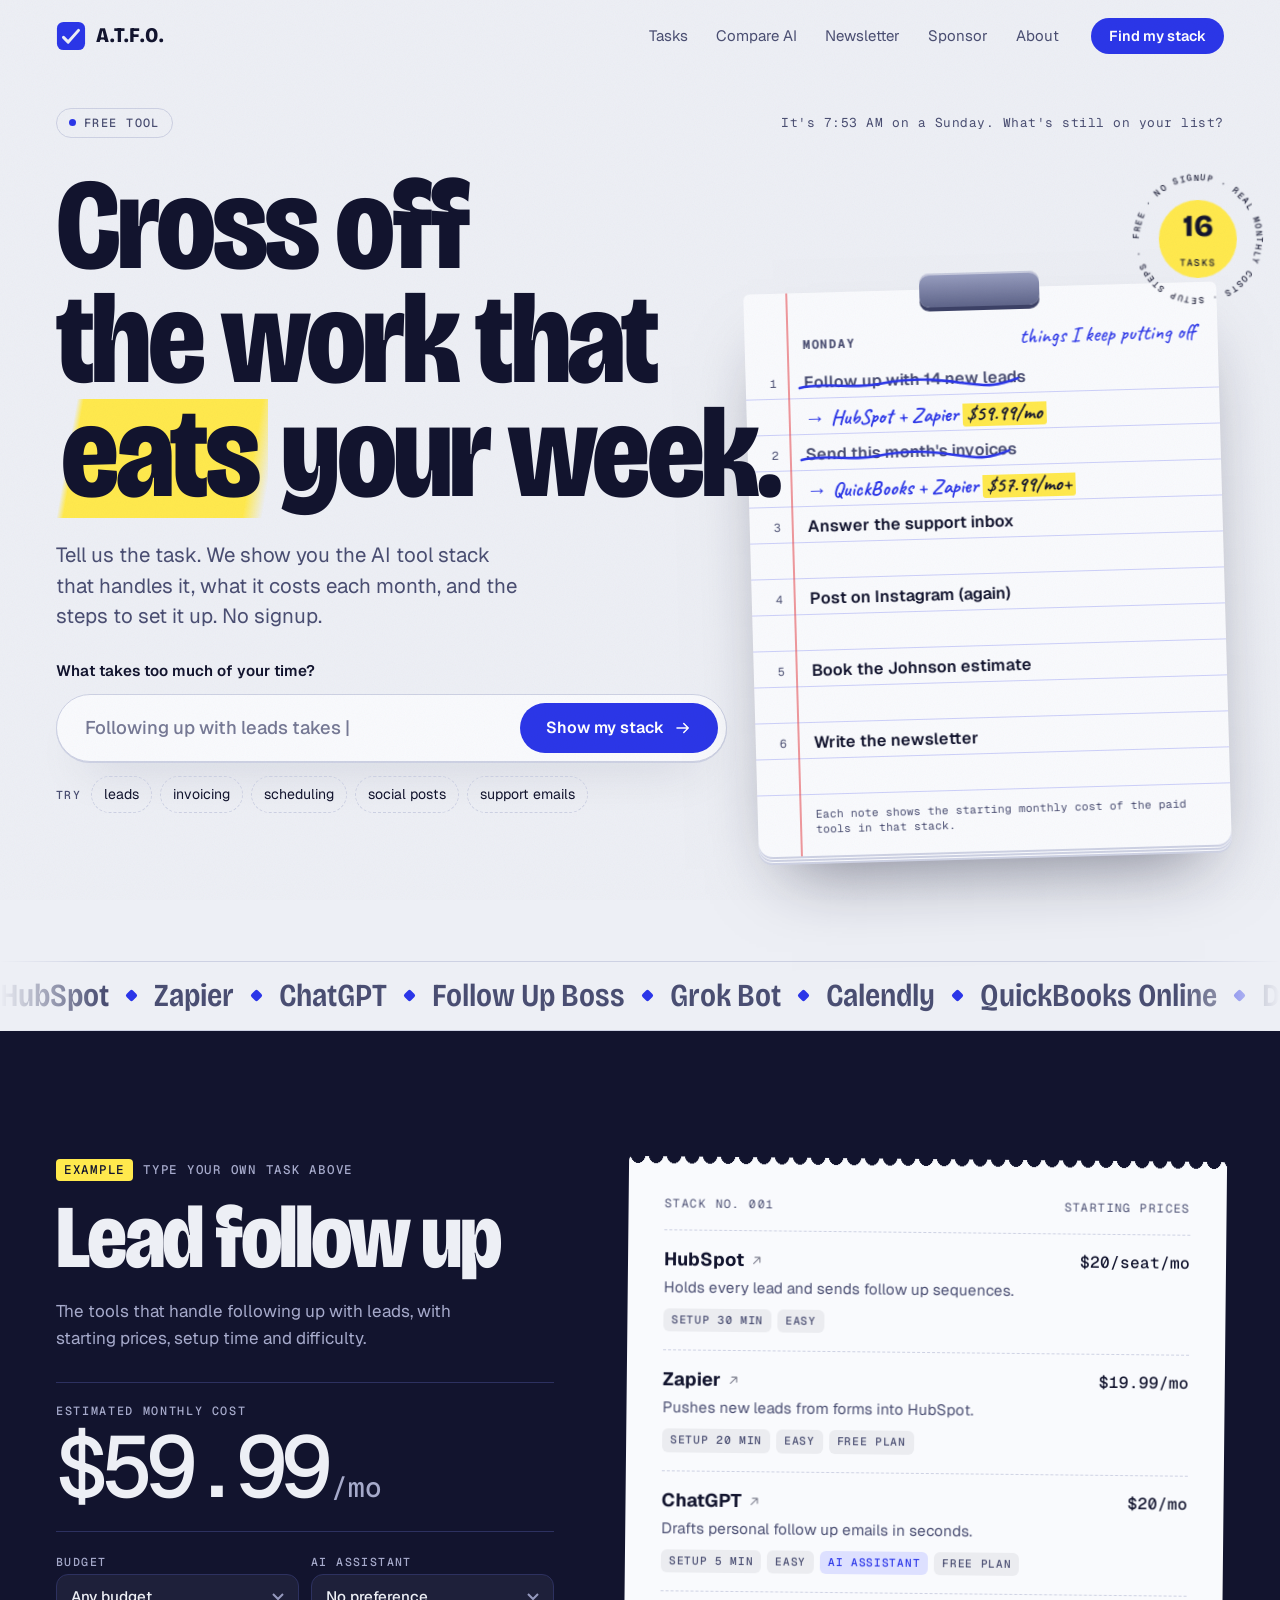
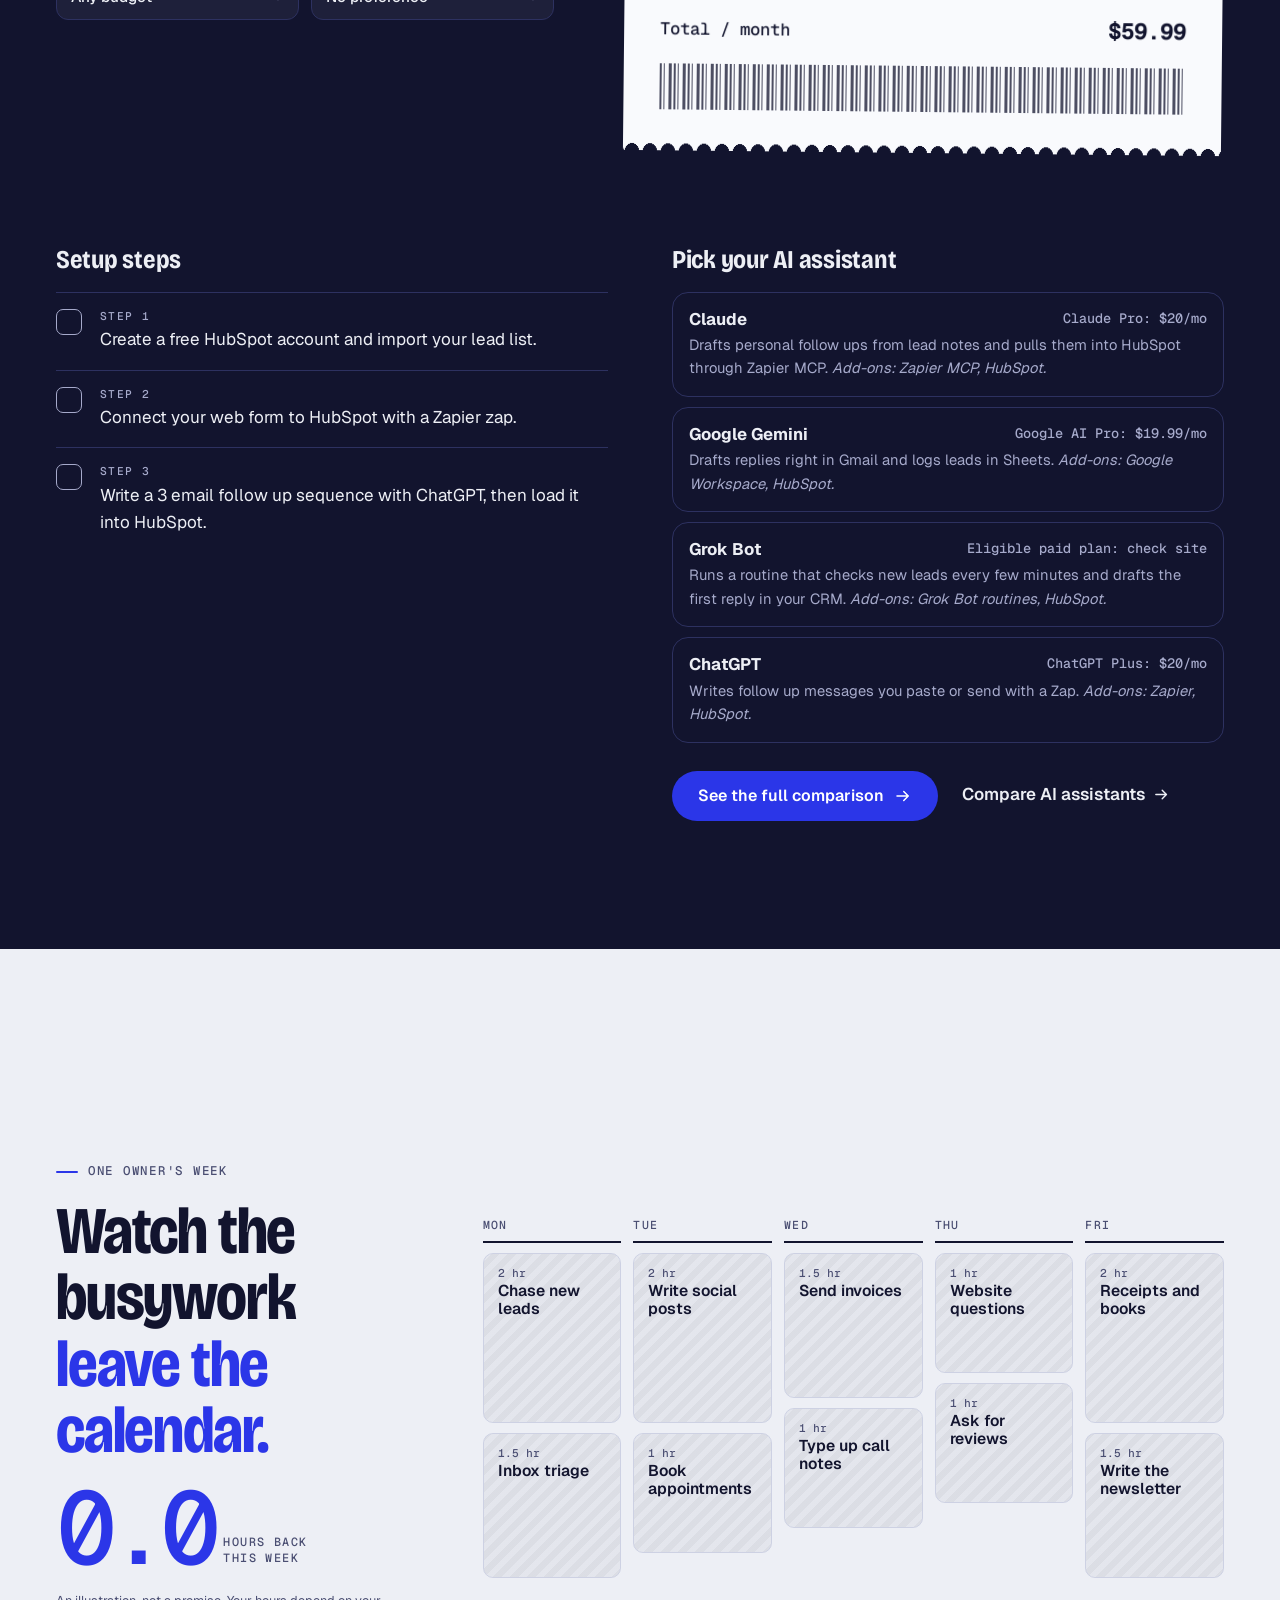
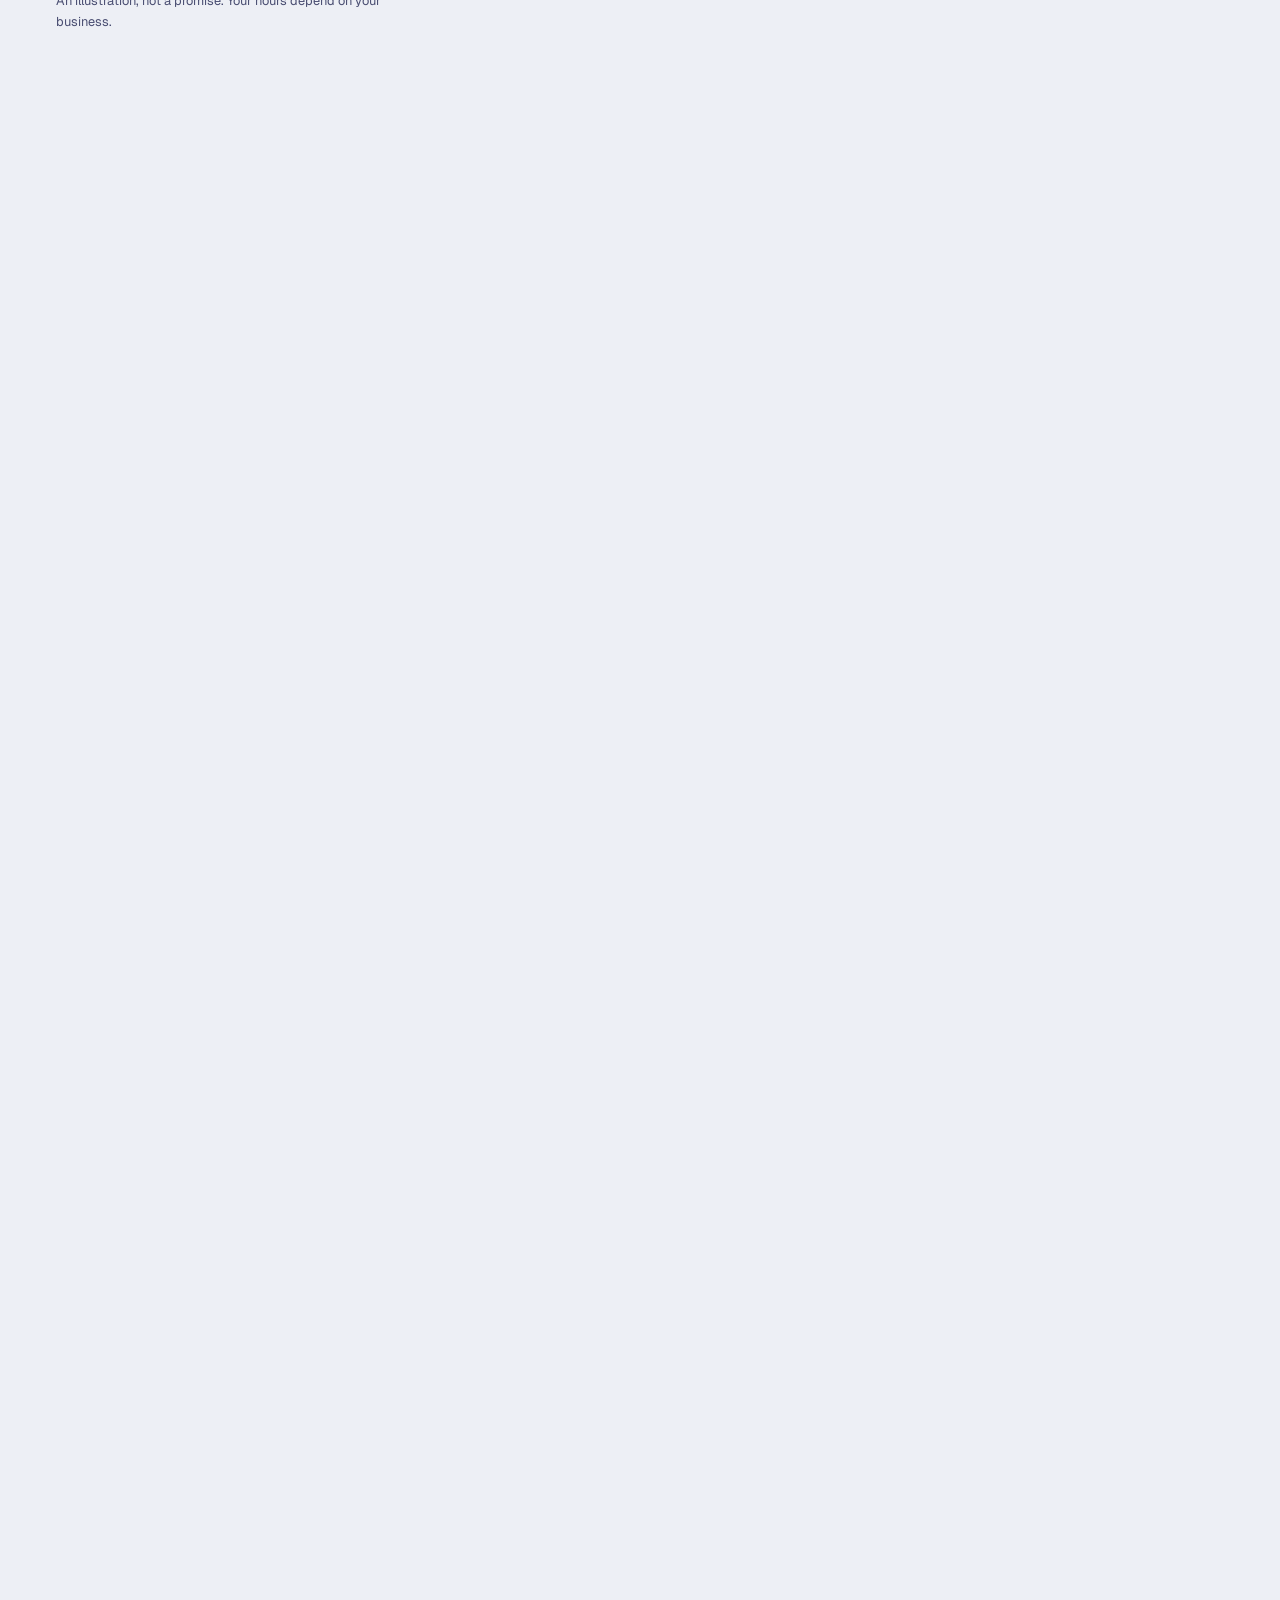
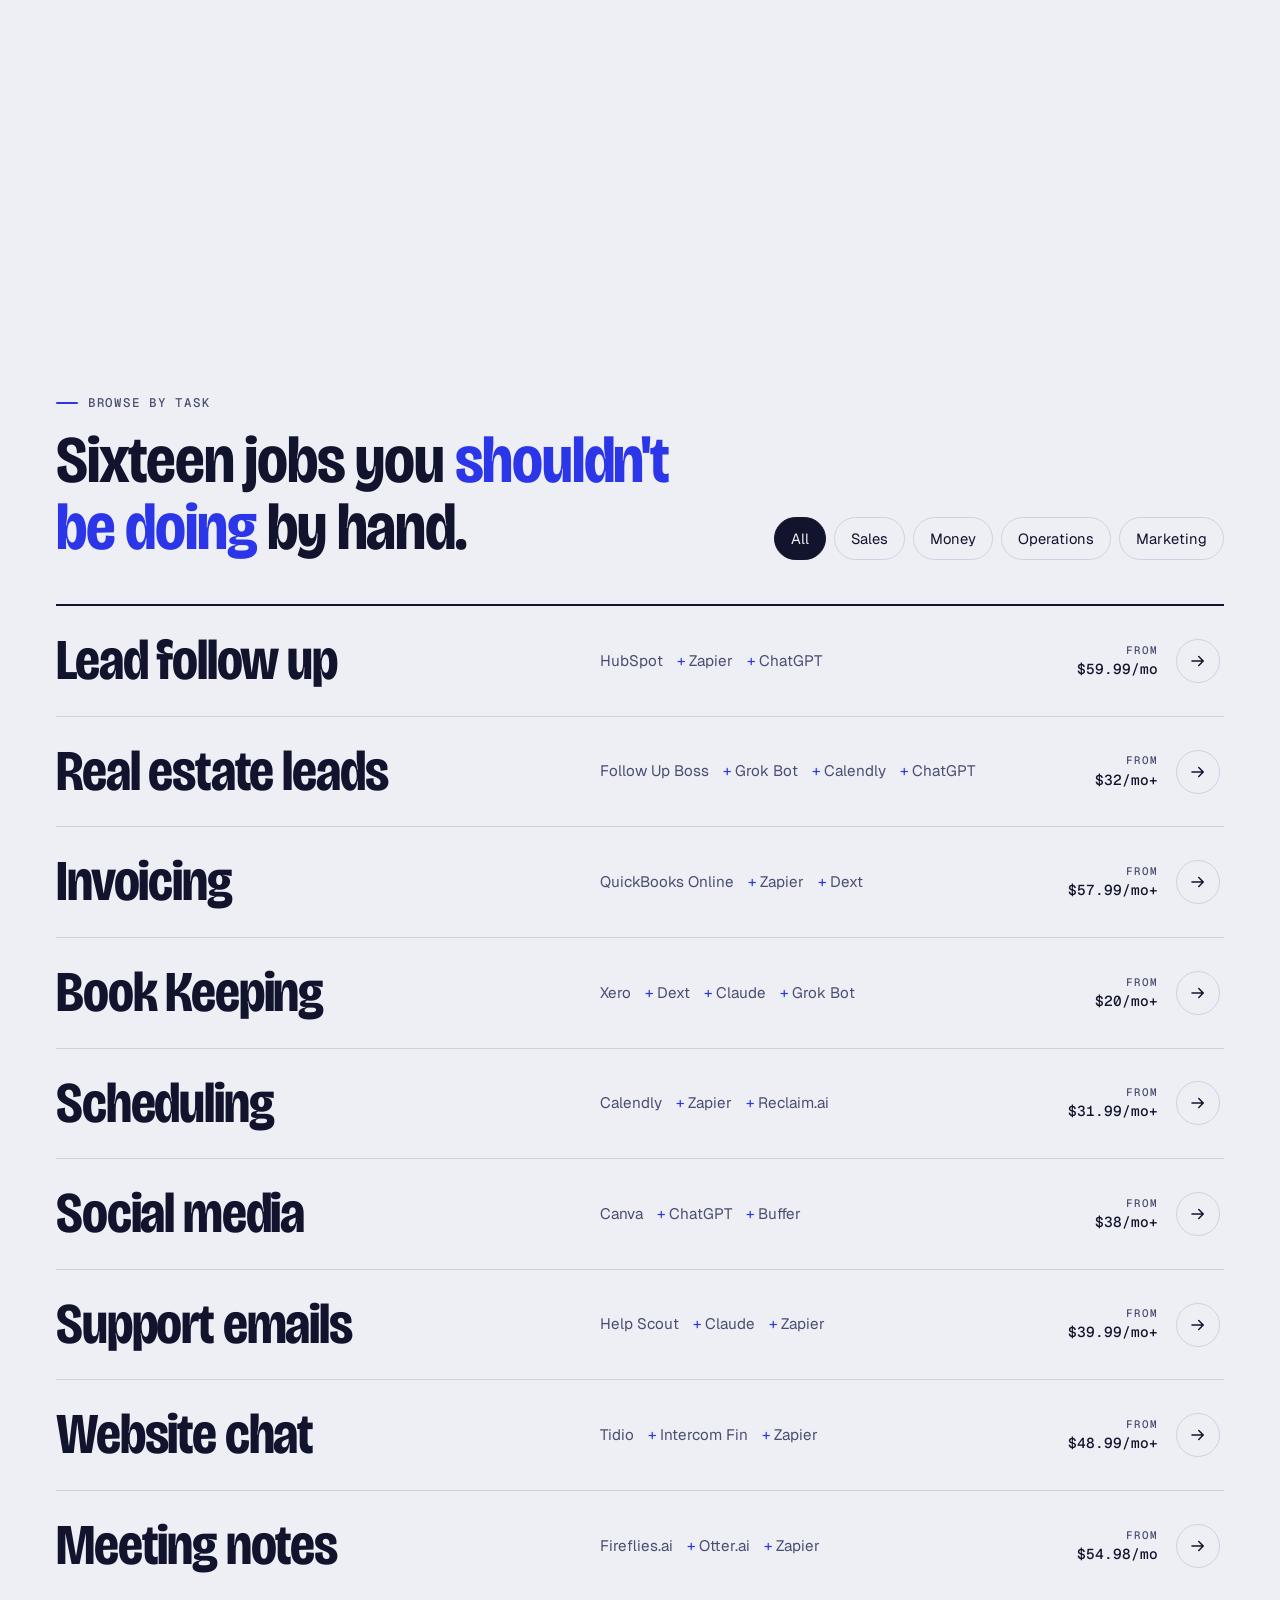
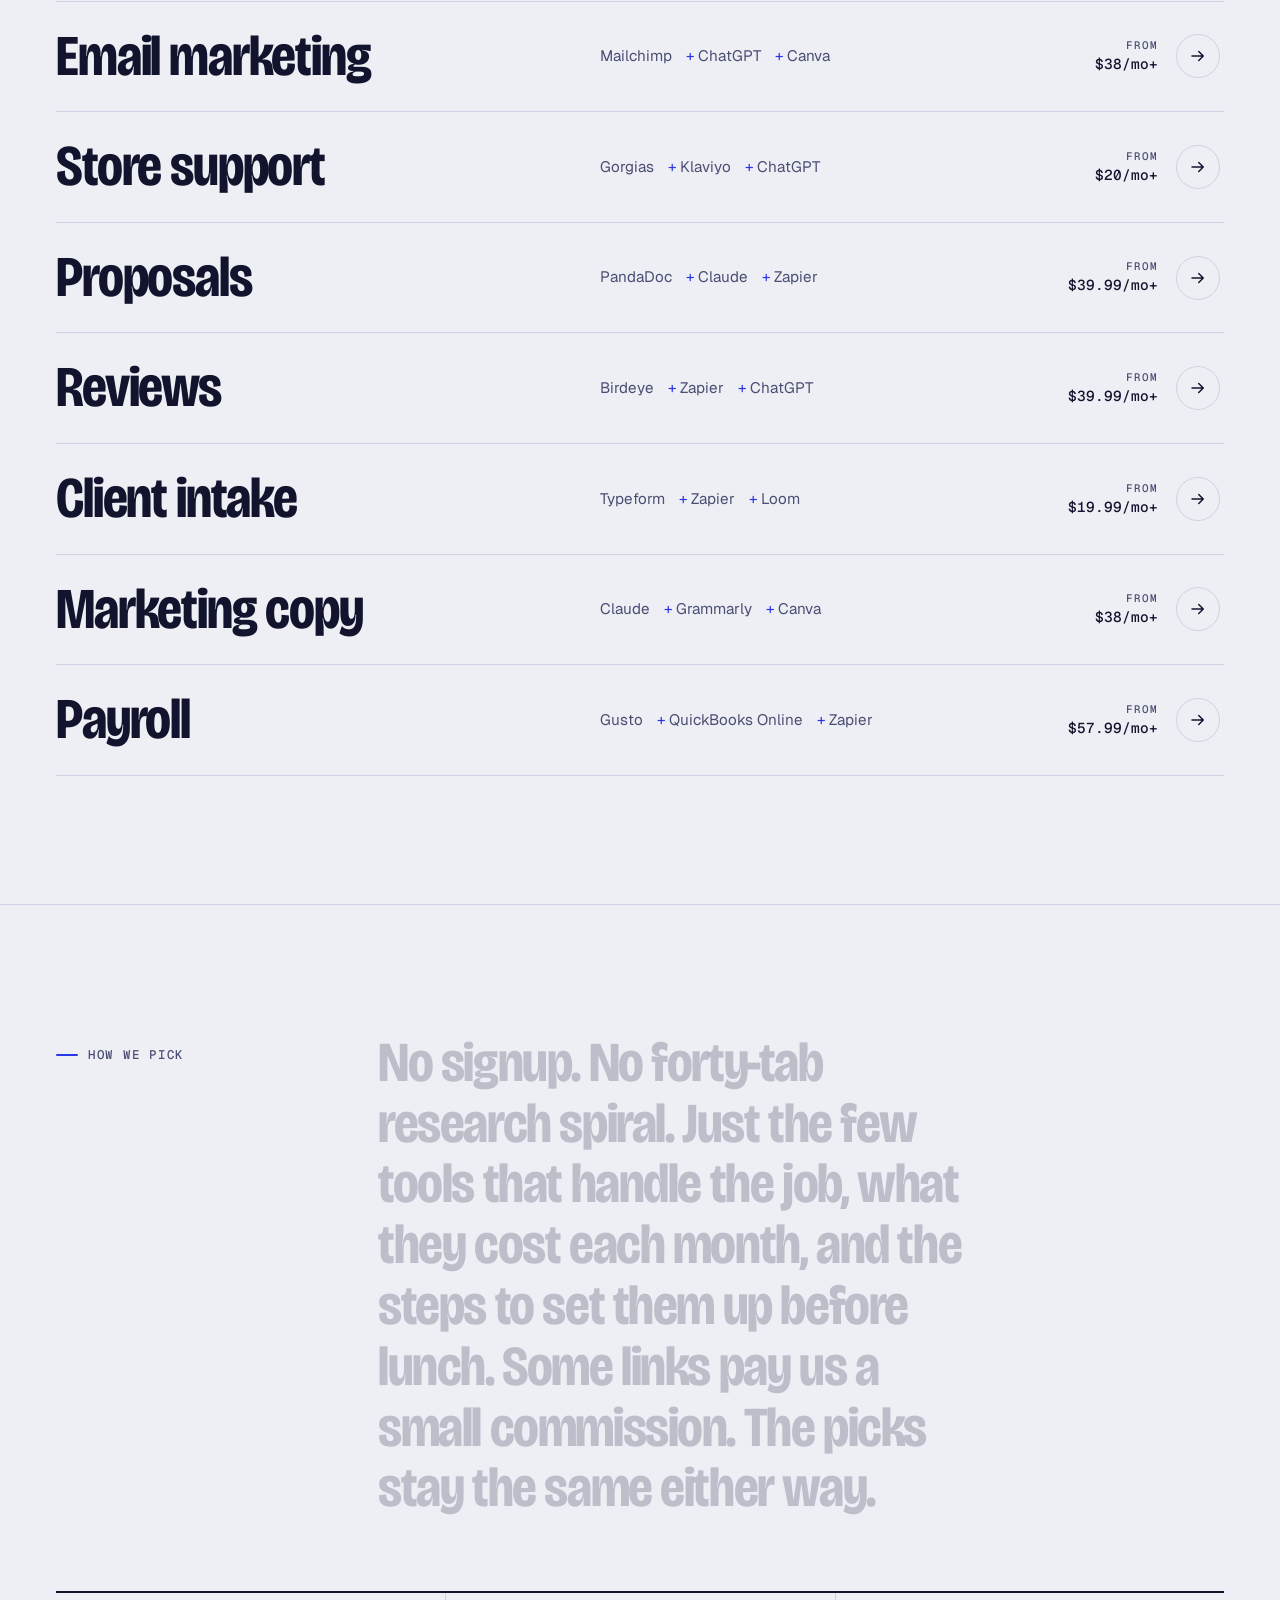
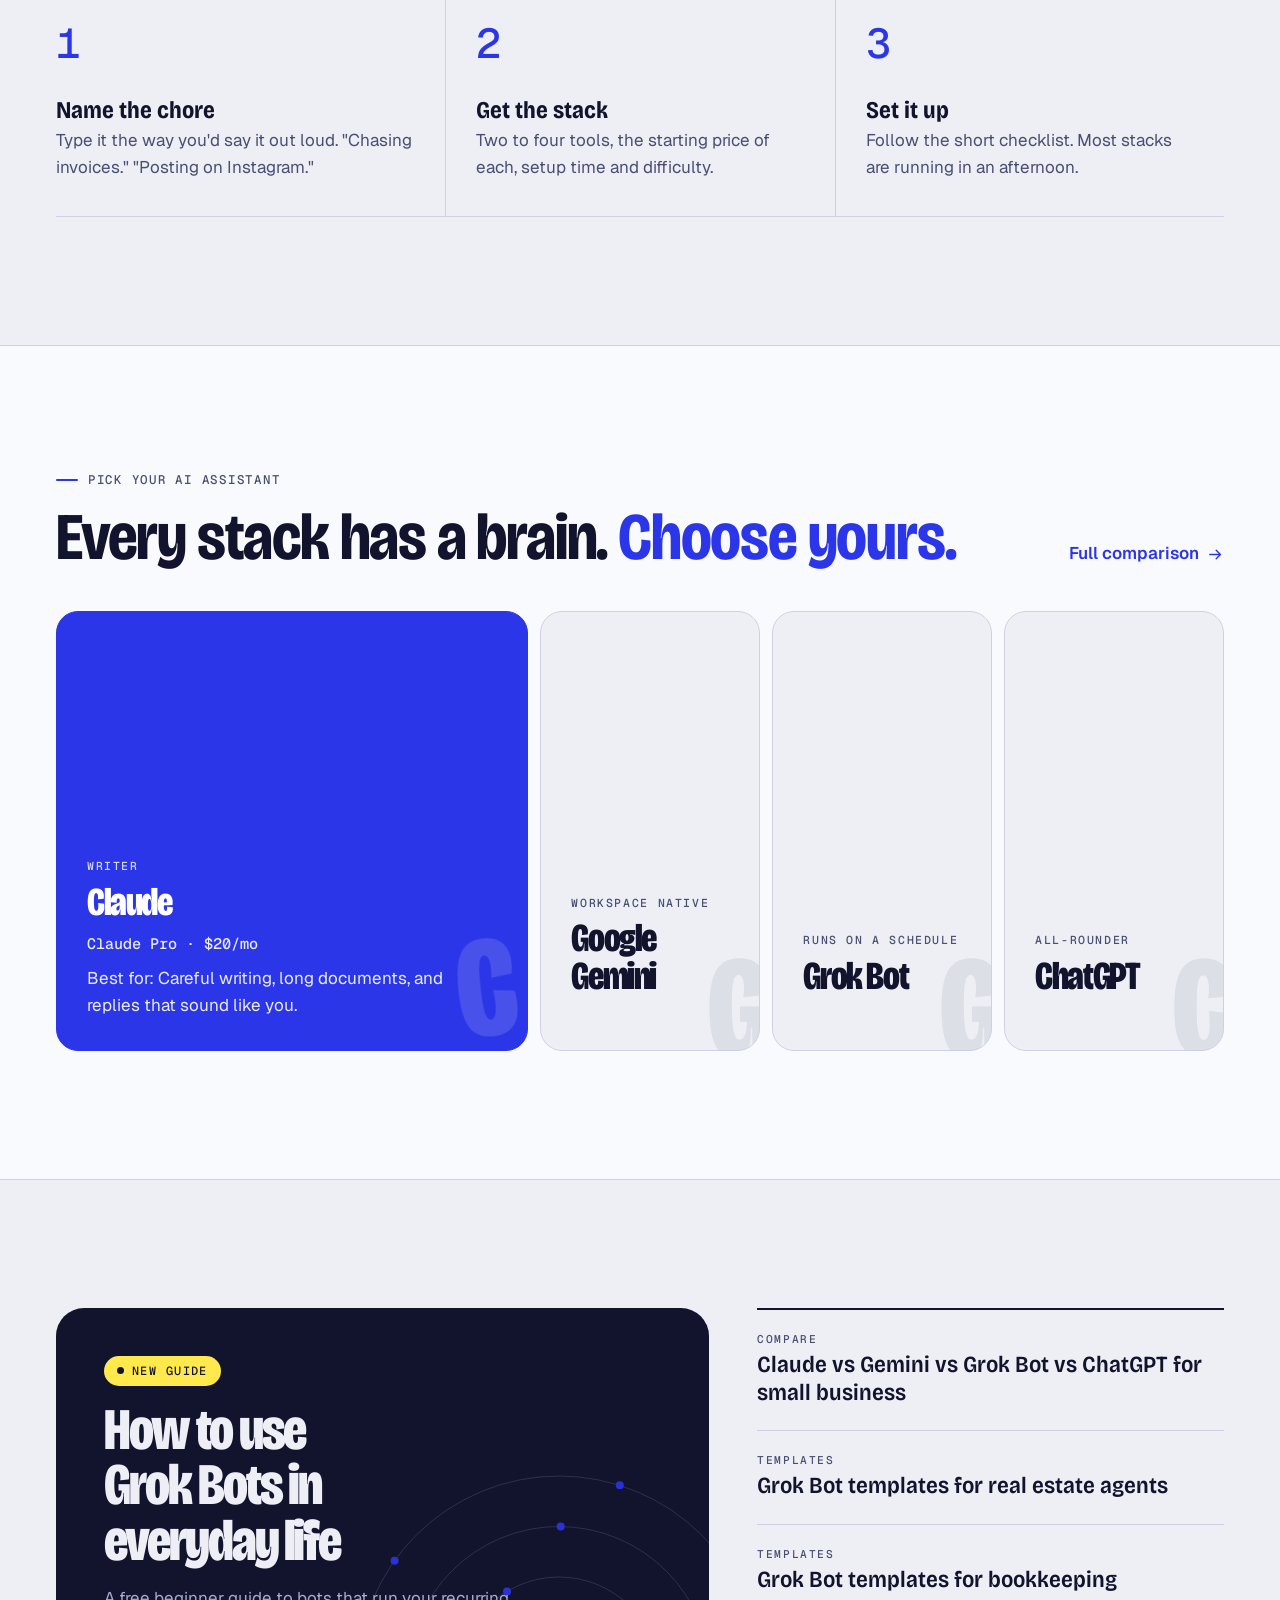
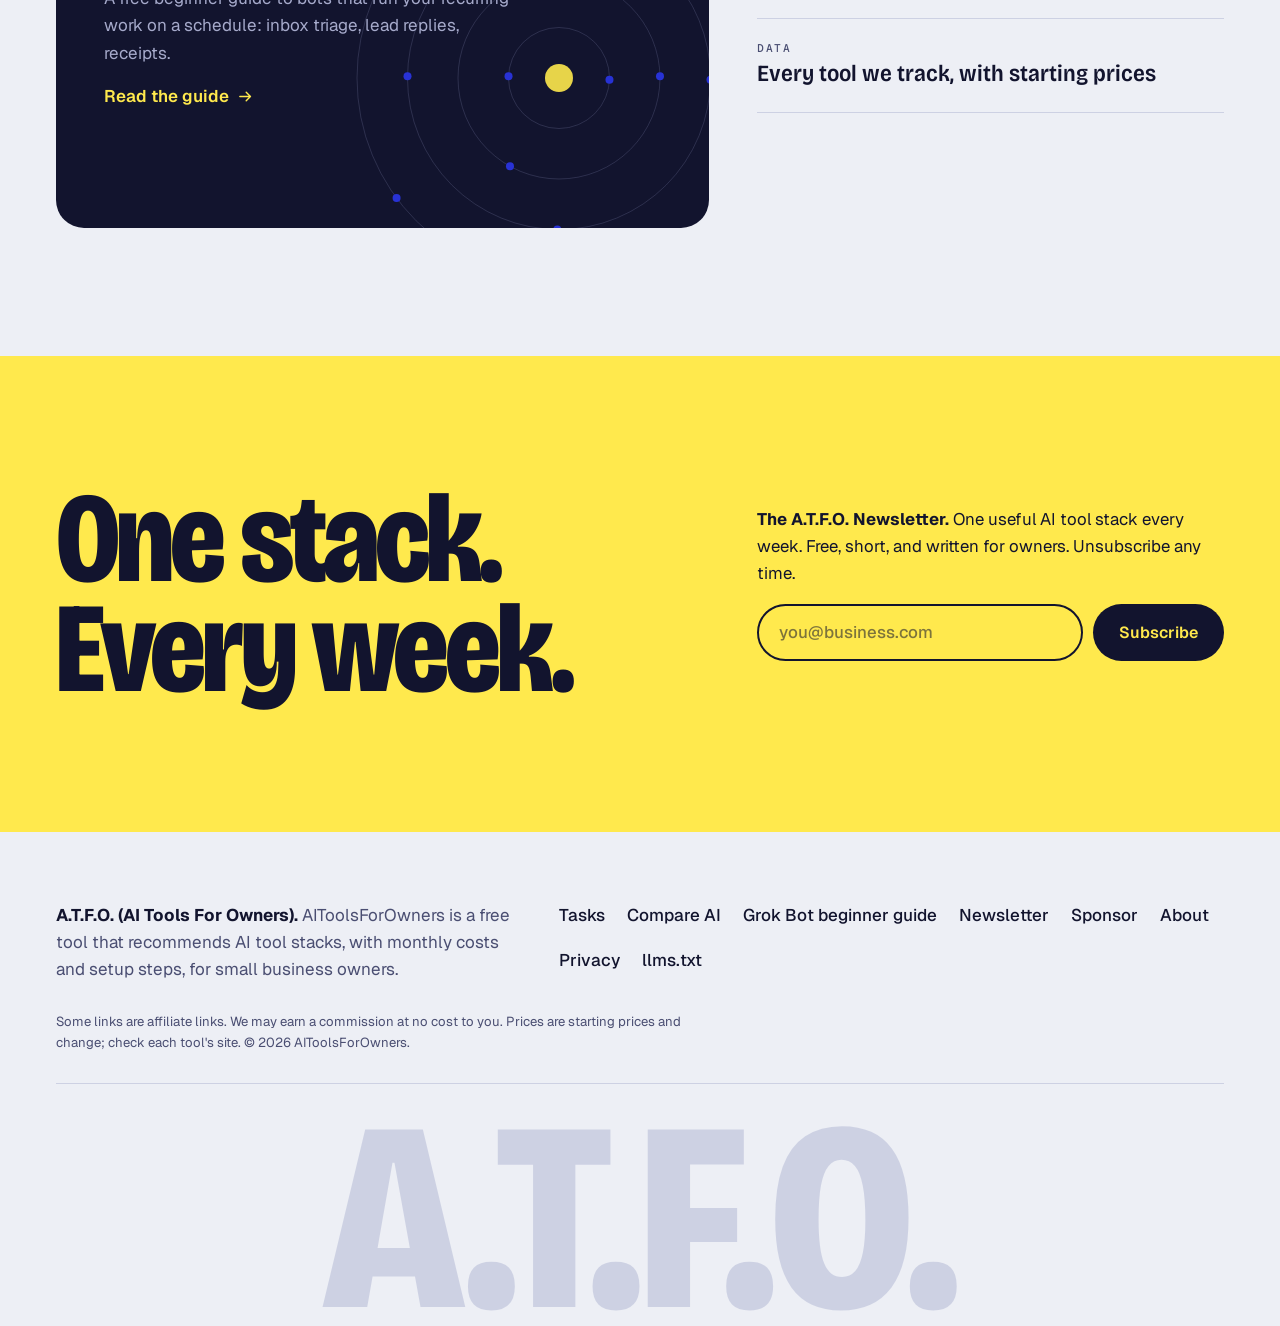
==== index.html @ 99e7ca82 "Redesign the A.T.F.O. homepage New static homepage for Cloudflare Pages: legal-pad hero that crosses" ====
<!doctype html>
<html lang="en">
<head>
<meta charset="utf-8">
<meta name="viewport" content="width=device-width,initial-scale=1,viewport-fit=cover">
<title>A.T.F.O. (AI Tools For Owners): free AI tool stacks for small business owners</title>
<meta name="description" content="AIToolsForOwners is a free tool that recommends AI tool stacks, with monthly costs and setup steps, for small business owners.">
<link rel="canonical" href="https://aitoolsforowners.com/">
<meta property="og:type" content="website">
<meta property="og:title" content="A.T.F.O. (AI Tools For Owners): free AI tool stacks for small business owners">
<meta property="og:description" content="Tell us the task that eats your week. Get the AI tool stack that handles it, with monthly costs and setup steps.">
<meta property="og:url" content="https://aitoolsforowners.com/">
<meta property="og:image" content="https://aitoolsforowners.com/og.png">
<meta name="twitter:card" content="summary_large_image">
<meta name="theme-color" content="#12142E">
<link rel="icon" href="/favicon.svg" type="image/svg+xml">
<link rel="preconnect" href="https://fonts.googleapis.com">
<link rel="preconnect" href="https://fonts.gstatic.com" crossorigin>
<link rel="stylesheet" href="https://fonts.googleapis.com/css2?family=Bricolage+Grotesque:opsz,wdth,wght@12..96,75..100,300..800&family=Caveat:wght@500;700&family=Geist+Mono:wght@400;500&family=Geist:wght@400;500;600&display=swap">
<link rel="stylesheet" href="/assets/site.css">
<script type="application/ld+json">{"@context":"https://schema.org","@type":"Organization","name":"AIToolsForOwners","alternateName":["A.T.F.O.","AI Tools For Owners"],"url":"https://aitoolsforowners.com","description":"AIToolsForOwners is a free tool that recommends AI tool stacks, with monthly costs and setup steps, for small business owners."}</script>
<script type="application/ld+json">{"@context":"https://schema.org","@type":"WebSite","name":"AIToolsForOwners","alternateName":"A.T.F.O.","url":"https://aitoolsforowners.com","description":"AIToolsForOwners is a free tool that recommends AI tool stacks, with monthly costs and setup steps, for small business owners."}</script>
</head>
<body>
<a class="skip" href="#finder">Skip to the stack finder</a>
<div class="progress" aria-hidden="true"><span></span></div>

<header class="nav" id="nav">
  <div class="nav__in">
    <a class="logo" href="/" aria-label="A.T.F.O. (AI Tools For Owners) home">
      <span class="logo__mark" aria-hidden="true"><svg viewBox="0 0 32 32"><rect x="1" y="1" width="30" height="30" rx="7"/><path d="M8 17.5l5 5L24 10"/></svg></span>
      <span class="logo__word">A.T.F.O.</span>
    </a>
    <nav class="nav__links" aria-label="Main">
      <a href="#tasks">Tasks</a>
      <a href="/compare-ai-assistants-for-small-business/">Compare AI</a>
      <a href="/newsletter/">Newsletter</a>
      <a href="/sponsor/">Sponsor</a>
      <a href="/about/">About</a>
    </nav>
    <a class="btn btn--sm magnet" href="#finder"><span>Find my stack</span></a>
    <button class="nav__burger" id="burger" aria-expanded="false" aria-controls="drawer" aria-label="Open menu"><i></i><i></i></button>
  </div>
  <div class="drawer" id="drawer" hidden>
    <a href="#tasks">Tasks</a>
    <a href="/compare-ai-assistants-for-small-business/">Compare AI</a>
    <a href="/newsletter/">Newsletter</a>
    <a href="/sponsor/">Sponsor</a>
    <a href="/about/">About</a>
  </div>
</header>

<main id="top">

<!-- ============ HERO ============ -->
<section class="hero">
  <div class="shell hero__grid">
    <div class="hero__meta">
      <span class="tag">Free tool</span>
      <span class="hero__clock" id="clock">For small business owners</span>
    </div>

    <h1 class="hero__title">
      <span class="ln"><span>Cross off</span></span>
      <span class="ln"><span>the work that</span></span>
      <span class="ln"><span><mark class="hl">eats</mark> your week.</span></span>
    </h1>

    <p class="hero__lede">Tell us the task. We show you the AI tool stack that handles it, what it costs each month, and the steps to set it up. No signup.</p>

    <form id="finder" class="finder" autocomplete="off">
      <label for="task" class="finder__label">What takes too much of your time?</label>
      <div class="finder__row">
        <input id="task" name="task" type="text" placeholder="Following up with leads takes forever" aria-describedby="finder-hint">
        <button class="btn magnet" type="submit"><span>Show my stack</span><svg class="arr" viewBox="0 0 24 24" aria-hidden="true"><path d="M4 12h15m-6-6 6 6-6 6"/></svg></button>
      </div>
      <div class="finder__ex" id="finder-hint">
        <span>Try</span>
        <button type="button" data-ex="following up with leads takes forever">leads</button>
        <button type="button" data-ex="invoicing">invoicing</button>
        <button type="button" data-ex="scheduling appointments">scheduling</button>
        <button type="button" data-ex="social media posts">social posts</button>
        <button type="button" data-ex="customer support emails">support emails</button>
      </div>
    </form>

    <figure class="pad" id="pad" aria-label="An owner's to-do list, with each chore crossed off and the AI tools that handle it">
      <div class="pad__clip" aria-hidden="true"></div>
      <div class="pad__sheet">
        <figcaption class="pad__head"><span>Monday</span><span class="pad__hand">things I keep putting off</span></figcaption>
        <ol class="pad__list" id="padList"></ol>
        <p class="pad__foot">Each note shows the starting monthly cost of the paid tools in that stack.</p>
      </div>
      <div class="hero__seal" aria-hidden="true">
        <svg viewBox="0 0 200 200"><defs><path id="circ" d="M100,100 m-78,0 a78,78 0 1,1 156,0 a78,78 0 1,1 -156,0"/></defs><text><textPath href="#circ">FREE · NO SIGNUP · REAL MONTHLY COSTS · SETUP STEPS · </textPath></text></svg>
        <span>16<small>tasks</small></span>
      </div>
    </figure>

  </div>
</section>

<!-- ============ TOOL TICKER ============ -->
<div class="ticker" aria-label="Some of the tools we recommend">
  <div class="ticker__track" id="ticker"></div>
</div>

<!-- ============ RESULT / RECEIPT ============ -->
<section class="band band--ink" id="stack" aria-live="polite">
  <div class="shell">
    <div id="result"></div>
  </div>
</section>

<!-- ============ THE WEEK (scroll story) ============ -->
<section class="week" id="week">
  <div class="week__sticky">
    <div class="shell week__shell">
      <header class="week__head">
        <p class="kicker">One owner's week</p>
        <h2 class="h2">Watch the busywork <em>leave the calendar.</em></h2>
        <div class="week__count">
          <span class="week__num" id="weekNum">0.0</span>
          <span class="week__unit">hours back<br>this week</span>
        </div>
        <p class="week__note">An illustration, not a promise. Your hours depend on your business.</p>
      </header>
      <div class="week__grid" id="weekGrid"></div>
    </div>
  </div>
</section>

<!-- ============ TASK INDEX ============ -->
<section class="tasks" id="tasks">
  <div class="shell">
    <div class="tasks__top">
      <div>
        <p class="kicker">Browse by task</p>
        <h2 class="h2">Sixteen jobs you <em>shouldn't be doing</em> by hand.</h2>
      </div>
      <div class="filters" role="group" aria-label="Filter tasks">
        <button type="button" class="pill is-on" data-cat="all" aria-pressed="true">All</button>
        <button type="button" class="pill" data-cat="sales" aria-pressed="false">Sales</button>
        <button type="button" class="pill" data-cat="money" aria-pressed="false">Money</button>
        <button type="button" class="pill" data-cat="ops" aria-pressed="false">Operations</button>
        <button type="button" class="pill" data-cat="marketing" aria-pressed="false">Marketing</button>
      </div>
    </div>
    <ul class="index" id="index"></ul>
  </div>
  <div class="peek" id="peek" aria-hidden="true"></div>
</section>

<!-- ============ MANIFESTO ============ -->
<section class="manifesto" id="manifesto">
  <div class="shell">
    <p class="kicker">How we pick</p>
    <p class="manifesto__text" id="manifestoText">No signup. No forty-tab research spiral. Just the few tools that handle the job, what they cost each month, and the steps to set them up before lunch. Some links pay us a small commission. The picks stay the same either way.</p>
    <ol class="steps">
      <li><span class="steps__n">1</span><h3>Name the chore</h3><p>Type it the way you'd say it out loud. "Chasing invoices." "Posting on Instagram."</p></li>
      <li><span class="steps__n">2</span><h3>Get the stack</h3><p>Two to four tools, the starting price of each, setup time and difficulty.</p></li>
      <li><span class="steps__n">3</span><h3>Set it up</h3><p>Follow the short checklist. Most stacks are running in an afternoon.</p></li>
    </ol>
  </div>
</section>

<!-- ============ COPILOTS ============ -->
<section class="copilots" id="copilots">
  <div class="shell">
    <div class="copilots__top">
      <p class="kicker">Pick your AI assistant</p>
      <h2 class="h2">Every stack has a brain. <em>Choose yours.</em></h2>
      <a class="link-arrow" href="/compare-ai-assistants-for-small-business/">Full comparison <svg class="arr" viewBox="0 0 24 24" aria-hidden="true"><path d="M4 12h15m-6-6 6 6-6 6"/></svg></a>
    </div>
    <div class="deck" id="deck"></div>
  </div>
</section>

<!-- ============ GUIDES ============ -->
<section class="guides">
  <div class="shell guides__grid">
    <a class="feature" href="/how-to-use-grok-bots-in-everyday-life/">
      <span class="tag tag--hl">New guide</span>
      <h2 class="feature__title">How to use Grok Bots in everyday life</h2>
      <p>A free beginner guide to bots that run your recurring work on a schedule: inbox triage, lead replies, receipts.</p>
      <span class="link-arrow">Read the guide <svg class="arr" viewBox="0 0 24 24" aria-hidden="true"><path d="M4 12h15m-6-6 6 6-6 6"/></svg></span>
      <div class="feature__art" aria-hidden="true"><canvas id="orbit"></canvas></div>
    </a>
    <ul class="guides__list">
      <li><a href="/compare-ai-assistants-for-small-business/"><span class="guides__k">Compare</span>Claude vs Gemini vs Grok Bot vs ChatGPT for small business</a></li>
      <li><a href="/grok-bot-templates-for-real-estate/"><span class="guides__k">Templates</span>Grok Bot templates for real estate agents</a></li>
      <li><a href="/grok-bot-templates-for-bookkeeping/"><span class="guides__k">Templates</span>Grok Bot templates for bookkeeping</a></li>
      <li><a href="/tools/"><span class="guides__k">Data</span>Every tool we track, with starting prices</a></li>
    </ul>
  </div>
</section>

<!-- ============ NEWSLETTER ============ -->
<section class="band band--hl signup" id="signup">
  <div class="shell signup__grid">
    <h2 class="signup__title">One stack.<br>Every week.</h2>
    <div class="signup__body">
      <p><strong>The A.T.F.O. Newsletter.</strong> One useful AI tool stack every week. Free, short, and written for owners. Unsubscribe any time.</p>
      <form class="nl js-api" action="/api/subscribe" method="post">
        <label class="sr" for="em">Email</label>
        <input id="em" type="email" name="email" placeholder="you@business.com" required>
        <input type="text" name="company" tabindex="-1" autocomplete="off" aria-hidden="true" class="hp">
        <button class="btn btn--ink magnet" type="submit"><span>Subscribe</span></button>
      </form>
      <p class="form-msg" role="status" aria-live="polite"></p>
    </div>
  </div>
</section>

</main>

<footer class="foot">
  <div class="shell">
    <div class="foot__grid">
      <p class="foot__about"><strong>A.T.F.O. (AI Tools For Owners).</strong> AIToolsForOwners is a free tool that recommends AI tool stacks, with monthly costs and setup steps, for small business owners.</p>
      <nav class="foot__nav" aria-label="Footer">
        <a href="#tasks">Tasks</a>
        <a href="/compare-ai-assistants-for-small-business/">Compare AI</a>
        <a href="/how-to-use-grok-bots-in-everyday-life/">Grok Bot beginner guide</a>
        <a href="/newsletter/">Newsletter</a>
        <a href="/sponsor/">Sponsor</a>
        <a href="/about/">About</a>
        <a href="/privacy/">Privacy</a>
        <a href="/llms.txt">llms.txt</a>
      </nav>
      <p class="foot__small">Some links are affiliate links. We may earn a commission at no cost to you. Prices are starting prices and change; check each tool's site. © <span id="yr">2026</span> AIToolsForOwners.</p>
    </div>
    <p class="foot__mark" aria-hidden="true">A.T.F.O.</p>
  </div>
</footer>

<script src="/assets/data.js" defer></script>
<script src="/assets/main.js" defer></script>
</body>
</html>
---- assets/site.css ----
/* =========================================================
   A.T.F.O. — "The owner's to-do list"
   Layout: a 12-column editorial grid that breaks on purpose —
   an off-axis legal pad in the hero, a sticky week calendar,
   a hover-reveal task index and a horizontal assistant deck.
   Ballpoint blue + highlighter yellow on cool paper.
   ========================================================= */
:root{
  --paper:#EDEFF5;      /* page ground, cool paper */
  --sheet:#F9FAFD;      /* raised paper (pad, inputs) */
  --ink:#12142E;        /* navy ink text */
  --ink-2:#4A4E72;      /* secondary text */
  --rule:#CDD1E3;       /* ruled lines, hairlines */
  --pen:#2B36E8;        /* ballpoint blue accent */
  --pen-soft:#DDE0FF;
  --hl:#FFE94D;         /* highlighter */
  --on-hl:#12142E;
  --band:#12142E;       /* dark band */
  --band-fg:#EDEFF5;
  --band-2:#A6AACB;
  --band-rule:#2D3160;
  --red:#E5484D;

  --f-display:"Bricolage Grotesque","Arial Narrow",system-ui,sans-serif;
  --f-body:"Geist",ui-sans-serif,system-ui,-apple-system,"Segoe UI",Roboto,sans-serif;
  --f-mono:"Geist Mono",ui-monospace,SFMono-Regular,Menlo,Consolas,monospace;
  --f-hand:"Caveat","Bradley Hand","Segoe Print",cursive;

  --gutter:max(16px,env(safe-area-inset-left,0px));
  --gutter-r:max(16px,env(safe-area-inset-right,0px));
  --ease:cubic-bezier(.2,.8,.2,1);
  --ease-out:cubic-bezier(.16,1,.3,1);
  --shell:1360px;
  color-scheme:light;
}
@media (prefers-color-scheme:dark){
  :root:not([data-theme="light"]){
    --paper:#0B0D22;--sheet:#14173A;--ink:#E8EAF7;--ink-2:#A3A8CC;--rule:#272B55;
    --pen:#8D96FF;--pen-soft:#22275E;--hl:#FFE94D;--on-hl:#12142E;
    --band:#04050F;--band-fg:#E8EAF7;--band-2:#9599BE;--band-rule:#23264D;--red:#FF6B6F;
    color-scheme:dark;
  }
}
:root[data-theme="dark"]{
  --paper:#0B0D22;--sheet:#14173A;--ink:#E8EAF7;--ink-2:#A3A8CC;--rule:#272B55;
  --pen:#8D96FF;--pen-soft:#22275E;--hl:#FFE94D;--on-hl:#12142E;
  --band:#04050F;--band-fg:#E8EAF7;--band-2:#9599BE;--band-rule:#23264D;--red:#FF6B6F;
  color-scheme:dark;
}

/* ---------- base ---------- */
*,*::before,*::after{box-sizing:border-box}
html{-webkit-text-size-adjust:100%;scroll-behavior:smooth;scroll-padding-top:84px}
body{margin:0;background:var(--paper);color:var(--ink);font:400 17px/1.6 var(--f-body);-webkit-font-smoothing:antialiased;overflow-x:clip}
body::after{ /* paper grain */
  content:"";position:fixed;inset:0;pointer-events:none;z-index:100;opacity:.05;mix-blend-mode:multiply;
  background-image:url("data:image/svg+xml,%3Csvg xmlns='http://www.w3.org/2000/svg' width='160' height='160'%3E%3Cfilter id='n'%3E%3CfeTurbulence type='fractalNoise' baseFrequency='.9' numOctaves='2' stitchTiles='stitch'/%3E%3C/filter%3E%3Crect width='100%25' height='100%25' filter='url(%23n)'/%3E%3C/svg%3E");
}
img,svg,canvas{display:block;max-width:100%}
a{color:inherit}
button,input,select{font:inherit;color:inherit}
:focus-visible{outline:2px solid var(--pen);outline-offset:3px;border-radius:4px}
[hidden]{display:none!important}
.sr{position:absolute;width:1px;height:1px;overflow:hidden;clip:rect(0 0 0 0);white-space:nowrap}
.hp{position:absolute;left:-9999px;width:1px;height:1px;opacity:0}
.skip{position:absolute;left:12px;top:-60px;z-index:200;background:var(--ink);color:var(--paper);padding:10px 14px;border-radius:8px;text-decoration:none}
.skip:focus{top:12px}
::selection{background:var(--hl);color:var(--on-hl)}

.shell{max-width:var(--shell);margin:0 auto;padding-left:var(--gutter);padding-right:var(--gutter-r)}
@media (min-width:720px){.shell{padding-left:max(32px,env(safe-area-inset-left,0px));padding-right:max(32px,env(safe-area-inset-right,0px))}}
@media (min-width:1100px){.shell{padding-left:max(56px,env(safe-area-inset-left,0px));padding-right:max(56px,env(safe-area-inset-right,0px))}}

.kicker{font:500 .78rem/1 var(--f-mono);letter-spacing:.14em;text-transform:uppercase;color:var(--ink-2);margin:0 0 18px;display:flex;align-items:center;gap:10px}
.kicker::before{content:"";width:22px;height:2px;background:var(--pen);border-radius:2px}
.h2{font:700 clamp(2.1rem,5.2vw,4.6rem)/1 var(--f-display);font-variation-settings:"wdth" 86,"opsz" 96;letter-spacing:-.018em;margin:0;text-wrap:balance}
.h2 em{font-style:normal;color:var(--pen)}
.tag{display:inline-flex;align-items:center;gap:8px;font:500 .74rem/1 var(--f-mono);letter-spacing:.12em;text-transform:uppercase;padding:8px 12px;border:1px solid var(--rule);border-radius:99px;color:var(--ink-2)}
.tag::before{content:"";width:7px;height:7px;border-radius:50%;background:var(--pen);box-shadow:0 0 0 0 var(--pen);animation:ping 2.4s var(--ease) infinite}
.tag--hl{background:var(--hl);color:var(--on-hl);border-color:transparent}
.tag--hl::before{background:var(--on-hl);animation:none}
@keyframes ping{0%{box-shadow:0 0 0 0 color-mix(in srgb,var(--pen) 55%,transparent)}70%,100%{box-shadow:0 0 0 9px transparent}}

/* highlighter mark — sweeps in */
.hl,mark{background:none;color:inherit;padding:0 .08em;margin:0 -.04em;
  background-image:linear-gradient(100deg,transparent .2em,var(--hl) .25em,var(--hl) calc(100% - .2em),transparent calc(100% - .05em));
  background-repeat:no-repeat;background-size:0% 78%;background-position:0 70%;color:inherit;
  -webkit-box-decoration-break:clone;box-decoration-break:clone}
.hero .hl{color:var(--on-hl);animation:sweep .9s .95s var(--ease-out) forwards}
@keyframes sweep{to{background-size:100% 78%}}

/* ---------- buttons ---------- */
.btn{--bg:var(--pen);--fg:#fff;position:relative;display:inline-flex;align-items:center;justify-content:center;gap:10px;
  padding:16px 26px;border-radius:99px;border:0;background:var(--bg);color:var(--fg);
  font:600 1rem/1 var(--f-body);text-decoration:none;cursor:pointer;white-space:nowrap;overflow:hidden;isolation:isolate;
  transition:transform .35s var(--ease),box-shadow .35s var(--ease)}
:root[data-theme="dark"] .btn{--fg:#0B0D22}
@media (prefers-color-scheme:dark){:root:not([data-theme="light"]) .btn{--fg:#0B0D22}}
.btn::before{content:"";position:absolute;inset:0;z-index:-1;background:var(--hl);transform:translateY(101%);border-radius:inherit;transition:transform .45s var(--ease-out)}
.btn:hover::before,.btn:focus-visible::before{transform:none}
.btn:hover,.btn:focus-visible{color:var(--on-hl);box-shadow:0 10px 30px -10px color-mix(in srgb,var(--pen) 70%,transparent)}
.btn .arr{width:18px;height:18px;transition:transform .35s var(--ease)}
.btn:hover .arr{transform:translateX(4px)}
.btn--sm{padding:11px 18px;font-size:.9rem}
.btn--ink{--bg:var(--on-hl);--fg:var(--hl)}
:root[data-theme="dark"] .btn--ink{--fg:var(--hl)}
@media (prefers-color-scheme:dark){:root:not([data-theme="light"]) .btn--ink{--fg:var(--hl)}}
.btn--ink::before{background:var(--sheet)}
.btn--ink:hover{color:var(--ink)}
.arr{width:1em;height:1em;fill:none;stroke:currentColor;stroke-width:2;stroke-linecap:round;stroke-linejoin:round}
.link-arrow{display:inline-flex;align-items:center;gap:8px;font-weight:600;text-decoration:none;color:var(--pen);background:linear-gradient(currentColor,currentColor) 0 100%/0 2px no-repeat;transition:background-size .4s var(--ease);padding-bottom:3px}
.link-arrow:hover{background-size:100% 2px}
.link-arrow .arr{transition:transform .35s var(--ease)}
.link-arrow:hover .arr{transform:translateX(4px)}

/* ---------- progress + nav ---------- */
.progress{position:fixed;top:0;left:0;right:0;height:3px;z-index:60;pointer-events:none}
.progress span{display:block;height:100%;background:var(--pen);transform-origin:0 50%;transform:scaleX(var(--p,0))}
.nav{position:sticky;top:env(safe-area-inset-top,0px);z-index:50;transition:transform .5s var(--ease)}
.nav.is-hidden{transform:translateY(-110%)}
.nav__in{max-width:var(--shell);margin:0 auto;display:flex;align-items:center;gap:20px;height:72px;
  padding-left:var(--gutter);padding-right:var(--gutter-r)}
@media (min-width:720px){.nav__in{padding-left:max(32px,env(safe-area-inset-left,0px));padding-right:max(32px,env(safe-area-inset-right,0px))}}
@media (min-width:1100px){.nav__in{padding-left:max(56px,env(safe-area-inset-left,0px));padding-right:max(56px,env(safe-area-inset-right,0px))}}
.nav::before{content:"";position:absolute;inset:0;z-index:-1;background:color-mix(in srgb,var(--paper) 78%,transparent);backdrop-filter:blur(14px) saturate(1.4);-webkit-backdrop-filter:blur(14px) saturate(1.4);opacity:0;transition:opacity .3s;border-bottom:1px solid var(--rule)}
.nav.is-scrolled::before{opacity:1}
.logo{display:inline-flex;align-items:center;gap:10px;text-decoration:none;margin-right:auto}
.logo__mark svg{width:30px;height:30px}
.logo__mark rect{fill:var(--pen)}
.logo__mark path{fill:none;stroke:var(--paper);stroke-width:3.2;stroke-linecap:round;stroke-linejoin:round;stroke-dasharray:24;stroke-dashoffset:0;transition:stroke-dashoffset .6s var(--ease)}
.logo:hover .logo__mark path{animation:tick .7s var(--ease)}
@keyframes tick{from{stroke-dashoffset:24}to{stroke-dashoffset:0}}
.logo__word{font:800 1.3rem/1 var(--f-display);letter-spacing:.04em;font-variation-settings:"wdth" 90}
.nav__links{display:none;gap:4px}
.nav__links a{position:relative;padding:8px 12px;border-radius:99px;text-decoration:none;font-size:.94rem;color:var(--ink-2);transition:color .25s,background .25s}
.nav__links a:hover{color:var(--ink);background:color-mix(in srgb,var(--ink) 7%,transparent)}
.nav .btn--sm{display:none}
.nav__burger{display:inline-grid;place-items:center;gap:6px;width:44px;height:44px;border-radius:50%;border:1px solid var(--rule);background:var(--sheet);cursor:pointer;padding:0;align-content:center}
.nav__burger i{display:block;width:18px;height:2px;background:var(--ink);border-radius:2px;transition:transform .35s var(--ease)}
.nav__burger[aria-expanded="true"] i:first-child{transform:translateY(4px) rotate(45deg)}
.nav__burger[aria-expanded="true"] i:last-child{transform:translateY(-4px) rotate(-45deg)}
.drawer{display:grid;gap:2px;padding:8px var(--gutter-r) 20px var(--gutter);background:var(--paper);border-bottom:1px solid var(--rule)}
.drawer a{font:700 1.9rem/1.2 var(--f-display);font-variation-settings:"wdth" 82;text-decoration:none;padding:8px 0;border-bottom:1px solid var(--rule)}
@media (min-width:900px){
  .nav__links{display:flex}.nav .btn--sm{display:inline-flex}.nav__burger,.drawer{display:none!important}
}

/* ---------- hero ---------- */
.hero{position:relative;padding-block:28px 72px}
.hero__grid{display:grid;grid-template-columns:minmax(0,1fr);gap:26px;position:relative}
.hero__meta{display:flex;flex-wrap:wrap;align-items:center;gap:14px;justify-content:space-between}
.hero__clock{font:400 .8rem/1.3 var(--f-mono);color:var(--ink-2);letter-spacing:.04em}
.hero__title{margin:0;font:800 clamp(3.2rem,13vw,8.1rem)/.88 var(--f-display);font-variation-settings:"wdth" 84,"opsz" 96;letter-spacing:-.028em;text-wrap:balance}
.hero__title .ln{display:block;overflow:hidden;padding-bottom:.06em;margin-bottom:-.06em}
.hero__title .ln>span{display:inline-block;animation:rise 1s var(--ease-out) both}
.hero__title .ln:nth-child(2)>span{animation-delay:.08s}
.hero__title .ln:nth-child(3)>span{animation-delay:.16s}
@keyframes rise{from{transform:translateY(105%)}to{transform:none}}
.hero__lede{margin:0;max-width:34ch;font-size:clamp(1.05rem,1.6vw,1.3rem);line-height:1.5;color:var(--ink-2);animation:fade 1s .35s both}
@keyframes fade{from{opacity:0;transform:translateY(12px)}to{opacity:1;transform:none}}

.finder{display:grid;gap:14px;max-width:720px;animation:fade 1s .45s both}
.finder__label{font:600 .95rem/1.2 var(--f-body)}
.finder__row{display:flex;flex-direction:column;gap:12px;padding:8px;border-radius:24px;background:var(--sheet);border:1px solid var(--rule);
  box-shadow:0 1px 0 var(--rule),0 24px 50px -30px color-mix(in srgb,var(--ink) 45%,transparent);transition:border-color .3s,box-shadow .3s}
.finder__row:focus-within{border-color:var(--pen);box-shadow:0 0 0 4px var(--pen-soft),0 24px 50px -30px color-mix(in srgb,var(--pen) 60%,transparent)}
.finder input{min-width:0;flex:1;border:0;background:transparent;padding:12px 14px;font:500 1.15rem/1.3 var(--f-body);outline:none}
.finder input::placeholder{color:color-mix(in srgb,var(--ink-2) 75%,transparent)}
.finder__ex{display:flex;flex-wrap:wrap;align-items:center;gap:8px;font-size:.88rem;color:var(--ink-2)}
.finder__ex span{font:500 .72rem/1 var(--f-mono);letter-spacing:.12em;text-transform:uppercase;margin-right:2px}
.finder__ex button{border:1px dashed var(--rule);background:transparent;border-radius:99px;padding:6px 12px;cursor:pointer;color:var(--ink);transition:background .25s,border-color .25s,transform .25s var(--ease)}
.finder__ex button:hover{background:var(--hl);color:var(--on-hl);border-color:transparent;transform:translateY(-2px) rotate(-1.5deg)}
@media (min-width:560px){.finder__row{flex-direction:row;align-items:center;border-radius:99px}.finder input{padding-left:20px}}

/* legal pad */
.pad{margin:12px 0 0;position:relative;transform:rotate(-1.6deg);max-width:520px;justify-self:center;width:100%;
  animation:padIn 1.2s .25s var(--ease-out) both}
@keyframes padIn{from{opacity:0;transform:translateY(40px) rotate(4deg)}to{opacity:1;transform:rotate(-1.6deg)}}
.pad__clip{position:absolute;top:-16px;left:50%;width:120px;height:34px;margin-left:-60px;border-radius:10px;z-index:2;
  background:linear-gradient(180deg,#9AA0C2,#5E6489);box-shadow:0 4px 0 #3C4166,inset 0 2px 0 rgba(255,255,255,.45)}
.pad__sheet{position:relative;background:var(--sheet);border-radius:6px 6px 14px 14px;padding:38px 22px 18px 58px;
  box-shadow:0 2px 0 var(--rule),0 3px 0 var(--sheet),0 5px 0 var(--rule),0 6px 0 var(--sheet),0 8px 0 var(--rule),0 40px 70px -30px color-mix(in srgb,var(--ink) 55%,transparent);
  transition:transform .6s var(--ease-out)}
.pad__sheet::before{content:"";position:absolute;top:0;bottom:0;left:42px;width:2px;background:color-mix(in srgb,var(--red) 55%,transparent)}
.pad__head{display:flex;align-items:baseline;justify-content:space-between;gap:10px;margin-bottom:10px;font:700 .78rem/1 var(--f-mono);letter-spacing:.14em;text-transform:uppercase;color:var(--ink-2)}
.pad__hand{font:500 1.35rem/1 var(--f-hand);letter-spacing:0;text-transform:none;color:var(--pen)}
.pad__list{list-style:none;margin:0 -22px 0 -58px;padding:0 22px 0 58px;counter-reset:p;background-image:repeating-linear-gradient(180deg,transparent 0 35px,color-mix(in srgb,var(--pen) 22%,transparent) 35px 36px)}
.pad__list li{position:relative;height:72px;display:grid;grid-template-rows:36px 36px;align-items:end}
.pad__list li>*{padding-bottom:5px}
.pad__task{position:relative;display:inline-block;justify-self:start;font:600 1.02rem/1.25 var(--f-body);transition:color .5s}
.pad__task::before{counter-increment:p;content:counter(p);position:absolute;left:-34px;top:4px;font:400 .72rem/1 var(--f-mono);color:var(--ink-2)}
.pad__strike{position:absolute;left:-6px;right:-8px;top:50%;height:16px;margin-top:-8px;overflow:visible;pointer-events:none}
.pad__strike path{fill:none;stroke:var(--pen);stroke-width:2.6;stroke-linecap:round;stroke-dasharray:420;stroke-dashoffset:420;transition:stroke-dashoffset .7s var(--ease-out)}
.pad__note{font:700 1.3rem/1.05 var(--f-hand);color:var(--pen);white-space:nowrap;overflow:hidden;text-overflow:ellipsis;clip-path:inset(0 100% 0 0);transition:clip-path .8s .2s var(--ease-out)}
.pad__note b{font-weight:700;background:var(--hl);color:var(--on-hl);padding:0 .2em;border-radius:3px}
.pad li.done .pad__task{color:var(--ink-2)}
.pad li.done .pad__strike path{stroke-dashoffset:0}
.pad li.done .pad__note{clip-path:inset(-4px -10px -4px -4px)}
.pad__foot{margin:12px 0 0;font:400 .7rem/1.4 var(--f-mono);color:var(--ink-2)}

.hero__seal{display:none}

@media (min-width:1000px){
  .hero{padding-block:36px 110px}
  .hero__grid{grid-template-columns:repeat(12,minmax(0,1fr));column-gap:24px;row-gap:30px}
  .hero__meta{grid-column:1/-1}
  .hero__title{grid-column:1/10;grid-row:2;position:relative;z-index:2}
  .hero__lede{grid-column:1/6;grid-row:3}
  .finder{grid-column:1/8;grid-row:4}
  .pad{grid-column:8/13;grid-row:2/6;align-self:center;margin-top:120px;justify-self:end}
  .hero__seal{display:grid;place-items:center;position:absolute;width:150px;height:150px;right:-58px;top:-118px;z-index:3;color:var(--ink);transform:rotate(1.6deg)}
  .hero__seal svg{position:absolute;inset:0;width:100%;height:100%;animation:spin 22s linear infinite}
  .hero__seal text{font:500 11.5px var(--f-mono);letter-spacing:.2em;fill:currentColor}
  .hero__seal span{display:grid;place-items:center;width:78px;height:78px;border-radius:50%;background:var(--hl);color:var(--on-hl);font:800 1.9rem/1 var(--f-display);text-align:center}
  .hero__seal small{display:block;font:500 .6rem/1 var(--f-mono);letter-spacing:.14em;text-transform:uppercase;margin-top:-4px}
}
@keyframes spin{to{transform:rotate(360deg)}}

/* ---------- ticker ---------- */
.ticker{overflow:hidden;border-block:1px solid var(--rule);padding-block:18px;
  -webkit-mask:linear-gradient(90deg,transparent,#000 8%,#000 92%,transparent);mask:linear-gradient(90deg,transparent,#000 8%,#000 92%,transparent)}
.ticker__track{display:flex;width:max-content;animation:marquee 46s linear infinite}
.ticker:hover .ticker__track{animation-play-state:paused}
.ticker__item{display:inline-flex;align-items:center;gap:18px;padding-right:18px;font:600 clamp(1.3rem,2.6vw,2rem)/1 var(--f-display);font-variation-settings:"wdth" 85;white-space:nowrap;color:var(--ink-2);transition:color .2s}
.ticker__item:hover{color:var(--ink)}
.ticker__item::after{content:"";width:9px;height:9px;border-radius:2px;background:var(--pen);transform:rotate(45deg)}
@keyframes marquee{to{transform:translateX(-50%)}}

/* ---------- bands ---------- */
.band{position:relative;padding-block:clamp(64px,10vw,130px)}
.band--ink{background:var(--band);color:var(--band-fg)}
.band--hl{background:var(--hl);color:var(--on-hl)}

/* ---------- result / receipt ---------- */
.res{display:grid;gap:44px}
.res__eyebrow{font:500 .78rem/1 var(--f-mono);letter-spacing:.14em;text-transform:uppercase;color:var(--band-2);margin:0 0 16px;display:flex;gap:10px;align-items:center;flex-wrap:wrap}
.res__eyebrow b{background:var(--hl);color:var(--on-hl);padding:5px 8px;border-radius:4px;font-weight:500}
.res__title{font:800 clamp(2.6rem,7vw,6rem)/.92 var(--f-display);font-variation-settings:"wdth" 84,"opsz" 96;letter-spacing:-.025em;margin:0 0 18px;text-wrap:balance}
.res__task{color:var(--band-2);margin:0 0 30px;max-width:40ch}
.res__total{display:grid;gap:6px;padding:22px 0;border-top:1px solid var(--band-rule);border-bottom:1px solid var(--band-rule);margin-bottom:24px}
.res__total small{font:500 .74rem/1 var(--f-mono);letter-spacing:.14em;text-transform:uppercase;color:var(--band-2)}
.res__num{font:500 clamp(3rem,7vw,5.4rem)/1 var(--f-mono);letter-spacing:-.08em;font-variant-numeric:tabular-nums}
.res__num sub{font-size:.32em;letter-spacing:0;vertical-align:baseline;color:var(--band-2);margin-left:4px}
.res__unk,.res__drop{font-size:.9rem;color:var(--band-2);margin:0}
.res__drop:empty,.res__unk:empty{display:none}
.res__ctrl{display:grid;grid-template-columns:1fr 1fr;gap:12px}
.res__ctrl label{display:grid;gap:6px;font:500 .72rem/1 var(--f-mono);letter-spacing:.12em;text-transform:uppercase;color:var(--band-2)}
.res__ctrl select{appearance:none;-webkit-appearance:none;width:100%;padding:13px 38px 13px 14px;border-radius:12px;border:1px solid var(--band-rule);
  background:color-mix(in srgb,var(--band-fg) 6%,transparent) url("data:image/svg+xml,%3Csvg xmlns='http://www.w3.org/2000/svg' width='12' height='8' fill='none' stroke='%239599BE' stroke-width='2'%3E%3Cpath d='M1 1l5 5 5-5'/%3E%3C/svg%3E") no-repeat right 14px center;
  color:var(--band-fg);font:500 .95rem/1.2 var(--f-body);letter-spacing:0;text-transform:none;cursor:pointer}
.res__ctrl select option{color:#12142E;background:#fff}

.receipt{position:relative;background:var(--sheet);color:var(--ink);border-radius:4px;padding:30px 22px 34px;font-family:var(--f-mono);
  box-shadow:0 50px 80px -40px rgba(0,0,0,.6);
  -webkit-mask:radial-gradient(circle 7px at 50% 0,transparent 98%,#000) 0 0/18px 51% repeat-x,radial-gradient(circle 7px at 50% 100%,transparent 98%,#000) 0 100%/18px 51% repeat-x;
          mask:radial-gradient(circle 7px at 50% 0,transparent 98%,#000) 0 0/18px 51% repeat-x,radial-gradient(circle 7px at 50% 100%,transparent 98%,#000) 0 100%/18px 51% repeat-x}
.receipt__head{display:flex;justify-content:space-between;gap:12px;font-size:.74rem;letter-spacing:.12em;text-transform:uppercase;color:var(--ink-2);padding-bottom:16px;border-bottom:1px dashed var(--rule)}
.receipt__list{list-style:none;margin:0;padding:0}
.receipt__row{display:grid;grid-template-columns:minmax(0,1fr) auto;gap:4px 16px;padding:18px 0;border-bottom:1px dashed var(--rule);animation:print .6s var(--ease-out) both}
.receipt__row:nth-child(2){animation-delay:.08s}.receipt__row:nth-child(3){animation-delay:.16s}.receipt__row:nth-child(4){animation-delay:.24s}.receipt__row:nth-child(5){animation-delay:.32s}
@keyframes print{from{opacity:0;transform:translateY(-10px);clip-path:inset(0 0 100% 0)}to{opacity:1;transform:none;clip-path:inset(0)}}
.receipt__name{font:700 1.15rem/1.2 var(--f-body);text-decoration:none;display:inline-flex;align-items:center;gap:6px;width:max-content;max-width:100%;
  background:linear-gradient(var(--hl),var(--hl)) 0 85%/0 40% no-repeat;transition:background-size .35s var(--ease)}
.receipt__name:hover{background-size:100% 40%;color:var(--ink)}
.receipt__name .arr{width:14px;height:14px;transform:rotate(-45deg);opacity:.5}
.receipt__price{font:500 1rem/1.2 var(--f-mono);text-align:right;font-variant-numeric:tabular-nums;white-space:nowrap}
.receipt__price.is-free{color:var(--pen)}
.receipt__why{grid-column:1/-1;margin:2px 0 6px;font:400 .95rem/1.45 var(--f-body);color:var(--ink-2)}
.receipt__meta{grid-column:1/-1;display:flex;flex-wrap:wrap;gap:6px}
.chip{font:500 .7rem/1 var(--f-mono);letter-spacing:.06em;text-transform:uppercase;padding:6px 8px;border-radius:6px;background:color-mix(in srgb,var(--ink) 6%,transparent);color:var(--ink-2)}
.chip--ai{background:var(--pen-soft);color:var(--pen)}
.receipt__sum{display:flex;justify-content:space-between;align-items:baseline;gap:12px;padding-top:18px;font-weight:500}
.receipt__sum strong{font-size:1.4rem}
.receipt__bar{margin-top:18px;height:46px;background:repeating-linear-gradient(90deg,var(--ink) 0 2px,transparent 2px 4px,var(--ink) 4px 5px,transparent 5px 9px,var(--ink) 9px 12px,transparent 12px 14px);opacity:.75}

.res__lower{display:grid;gap:44px;margin-top:20px}
.res h3{font:700 1.6rem/1.1 var(--f-display);font-variation-settings:"wdth" 85;margin:0 0 18px;letter-spacing:-.01em}
.checklist{list-style:none;margin:0;padding:0;counter-reset:c}
.checklist li{counter-increment:c}
.checklist label{display:grid;grid-template-columns:30px 1fr;gap:14px;align-items:start;padding:16px 0;border-top:1px solid var(--band-rule);cursor:pointer}
.checklist input{appearance:none;-webkit-appearance:none;width:26px;height:26px;margin:0;border:1.5px solid var(--band-2);border-radius:7px;display:grid;place-items:center;cursor:pointer;transition:background .25s,border-color .25s}
.checklist input::after{content:"";width:12px;height:7px;border:solid var(--on-hl);border-width:0 0 2.5px 2.5px;transform:rotate(-45deg) scale(0);margin-top:-3px;transition:transform .3s var(--ease)}
.checklist input:checked{background:var(--hl);border-color:var(--hl)}
.checklist input:checked::after{transform:rotate(-45deg) scale(1)}
.checklist span{position:relative;transition:color .3s}
.checklist span::before{content:"Step " counter(c);display:block;font:500 .7rem/1.4 var(--f-mono);letter-spacing:.12em;text-transform:uppercase;color:var(--band-2);margin-bottom:2px}
.checklist input:checked+span{color:var(--band-2);text-decoration:line-through;text-decoration-color:var(--hl);text-decoration-thickness:2px}
.asst{display:grid;gap:10px}
.asst__item{display:grid;grid-template-columns:auto 1fr;gap:4px 16px;padding:16px;border:1px solid var(--band-rule);border-radius:16px;transition:border-color .3s,background .3s;cursor:pointer;text-align:left;background:transparent;color:inherit;width:100%}
.asst__item:hover{border-color:var(--band-2)}
.asst__item[aria-pressed="true"]{border-color:var(--hl);background:color-mix(in srgb,var(--hl) 9%,transparent)}
.asst__name{font:700 1.05rem/1.2 var(--f-body)}
.asst__price{font:500 .85rem/1.4 var(--f-mono);color:var(--band-2);text-align:right}
.asst__how{grid-column:1/-1;font-size:.92rem;color:var(--band-2);margin:0}
.res__cta{display:flex;flex-wrap:wrap;align-items:center;gap:14px 24px;margin-top:28px}
.res__cta .link-arrow{color:var(--band-fg)}
.res__miss{max-width:60ch}
.res__miss .res__title{font-size:clamp(2.2rem,5vw,4rem)}
.res__miss p{color:var(--band-2)}

@media (min-width:1000px){
  .res{grid-template-columns:minmax(0,5fr) minmax(0,6fr);gap:72px;align-items:start}
  .res__left{position:sticky;top:110px}
  .res__lower{grid-template-columns:1fr 1fr;gap:64px;grid-column:1/-1}
  .receipt{padding:38px 36px 42px;transform:rotate(.6deg)}
}

/* ---------- week scroll story ---------- */
.week{position:relative;height:280vh;height:280svh}
.week__sticky{position:sticky;top:0;height:100vh;height:100svh;display:flex;align-items:center;overflow:hidden}
.week__shell{width:100%;display:grid;gap:22px}
.week__head{display:grid;gap:12px}
.week__head .kicker{margin:0}
.week__count{display:flex;align-items:flex-end;gap:12px}
.week__num{font:500 clamp(3rem,8vw,6.5rem)/.85 var(--f-mono);letter-spacing:-.09em;color:var(--pen);font-variant-numeric:tabular-nums}
.week__unit{font:500 .74rem/1.3 var(--f-mono);letter-spacing:.12em;text-transform:uppercase;color:var(--ink-2);padding-bottom:6px}
.week__note{margin:0;font-size:.8rem;color:var(--ink-2)}
.week__grid{display:grid;gap:8px}
.day{display:grid;grid-template-columns:44px minmax(0,1fr) minmax(0,1fr);gap:6px;align-items:stretch}
.day__name{font:500 .72rem/1 var(--f-mono);letter-spacing:.12em;text-transform:uppercase;color:var(--ink-2);align-self:center}
.blk{position:relative;border-radius:10px;padding:8px 10px;min-height:52px;display:flex;flex-direction:column;justify-content:center;overflow:hidden;
  background:repeating-linear-gradient(-45deg,color-mix(in srgb,var(--ink) 8%,transparent) 0 6px,color-mix(in srgb,var(--ink) 4%,transparent) 6px 12px);
  border:1px solid var(--rule);transition:border-color .5s}
.blk__h{font:500 .64rem/1 var(--f-mono);color:var(--ink-2);margin-bottom:3px;position:relative;z-index:1}
.blk__t{font:600 .82rem/1.15 var(--f-body);position:relative;z-index:1;transition:opacity .35s}
.blk__a{position:absolute;inset:0;z-index:2;display:flex;flex-direction:column;justify-content:center;padding:8px 10px;background:var(--hl);color:var(--on-hl);
  clip-path:inset(0 100% 0 0);transition:clip-path .65s var(--ease-out)}
.blk__a s{font:600 .82rem/1.15 var(--f-body);text-decoration-thickness:2px;text-decoration-color:var(--pen)}
.blk__a b{font:500 .6rem/1 var(--f-mono);letter-spacing:.12em;text-transform:uppercase;margin-bottom:4px}
.blk__a small{font:600 .7rem/1.2 var(--f-body);margin-top:4px;color:var(--pen)}
.blk.on{border-color:transparent}
.blk.on .blk__a{clip-path:inset(0)}
@media (min-width:900px){
  .week__shell{grid-template-columns:minmax(0,4fr) minmax(0,8fr);gap:56px;align-items:center}
  .week__head{gap:20px}
  .week__grid{grid-template-columns:repeat(5,minmax(0,1fr));gap:12px;align-items:start}
  .day{grid-template-columns:1fr;grid-template-rows:auto;gap:10px}
  .day__name{padding:0 0 10px;border-bottom:2px solid var(--ink);align-self:auto}
  .blk{min-height:var(--h,120px);padding:14px;justify-content:flex-start}
  .blk__a{justify-content:flex-start;padding:14px}
  .blk__t,.blk__a s{font-size:.98rem}
  .blk__h{font-size:.7rem}.blk__a small{font-size:.82rem}
}
@media (max-height:560px) and (max-width:899px){.week{height:auto}.week__sticky{position:relative;height:auto;padding-block:60px}}

/* ---------- task index ---------- */
.tasks{position:relative;padding-block:clamp(70px,10vw,140px)}
.tasks__top{display:grid;gap:28px;margin-bottom:44px}
.filters{display:flex;flex-wrap:wrap;gap:8px}
.pill{border:1px solid var(--rule);background:transparent;border-radius:99px;padding:9px 16px;font-size:.92rem;cursor:pointer;transition:background .25s,color .25s,border-color .25s}
.pill:hover{border-color:var(--ink)}
.pill.is-on{background:var(--ink);color:var(--paper);border-color:var(--ink)}
.index{list-style:none;margin:0;padding:0;border-top:2px solid var(--ink)}
.index li{border-bottom:1px solid var(--rule);transition:opacity .4s}
.index li.is-out{display:none}
.row{position:relative;display:grid;grid-template-columns:minmax(0,1fr) auto;gap:6px 18px;align-items:center;padding:20px 0;text-decoration:none;isolation:isolate}
.row::before{content:"";position:absolute;inset:0 -14px;z-index:-1;background:var(--hl);border-radius:10px;transform:scaleY(0);transform-origin:50% 100%;transition:transform .45s var(--ease-out)}
.row__name{font:700 clamp(1.7rem,4.6vw,3.6rem)/1 var(--f-display);font-variation-settings:"wdth" 84,"opsz" 96;letter-spacing:-.02em;transition:transform .45s var(--ease-out)}
.row__cost{font:500 .9rem/1.2 var(--f-mono);text-align:right;white-space:nowrap;font-variant-numeric:tabular-nums}
.row__cost small{display:block;font-size:.68rem;letter-spacing:.1em;text-transform:uppercase;color:var(--ink-2);margin-bottom:4px}
.row__tools{grid-column:1/-1;font-size:.9rem;color:var(--ink-2);display:flex;flex-wrap:wrap;gap:4px 14px}
.row__tools span::before{content:"+ ";color:var(--pen)}
.row__tools span:first-child::before{content:""}
.row__go{display:none}
.row:hover::before,.row:focus-visible::before{transform:scaleY(1)}
.row:hover,.row:focus-visible{color:var(--on-hl)}
.row:hover .row__tools,.row:hover .row__cost small,.row:focus-visible .row__tools{color:color-mix(in srgb,var(--on-hl) 70%,transparent)}
.row:hover .row__tools span::before{color:var(--on-hl)}
@media (min-width:900px){
  .tasks__top{grid-template-columns:minmax(0,1fr) auto;align-items:end}
  .row{grid-template-columns:minmax(0,5fr) minmax(0,4fr) 120px 48px;padding:26px 0}
  .row__tools{grid-column:auto;font-size:.95rem}
  .row__go{display:grid;place-items:center;width:44px;height:44px;border-radius:50%;border:1px solid var(--rule);transition:transform .45s var(--ease-out),background .3s,border-color .3s}
  .row__go .arr{width:18px;height:18px}
  .row:hover .row__name{transform:translateX(14px)}
  .row:hover .row__go{transform:rotate(-45deg);background:var(--on-hl);color:var(--hl);border-color:var(--on-hl)}
}
.peek{position:fixed;left:0;top:0;z-index:40;width:280px;pointer-events:none;background:var(--ink);color:var(--paper);border-radius:16px;padding:18px;
  opacity:0;transform:translate(-50%,-50%) scale(.85);transition:opacity .25s,transform .35s var(--ease-out);box-shadow:0 30px 60px -20px rgba(0,0,0,.5);display:none}
.peek.on{opacity:1}
.peek h4{margin:0 0 10px;font:700 1.15rem/1.1 var(--f-display);font-variation-settings:"wdth" 85}
.peek ul{list-style:none;margin:0;padding:0;display:grid;gap:6px;font:400 .8rem/1.3 var(--f-mono)}
.peek li{display:flex;justify-content:space-between;gap:10px;border-top:1px solid color-mix(in srgb,var(--paper) 18%,transparent);padding-top:6px}
.peek li span:last-child{opacity:.7;white-space:nowrap}
@media (hover:hover) and (pointer:fine) and (min-width:900px){.peek{display:block}}

/* ---------- manifesto ---------- */
.manifesto{padding-block:clamp(70px,10vw,140px);border-top:1px solid var(--rule)}
.manifesto__text{margin:0 0 72px;font:700 clamp(1.9rem,4.4vw,4rem)/1.08 var(--f-display);font-variation-settings:"wdth" 85,"opsz" 96;letter-spacing:-.025em;max-width:22ch;text-wrap:pretty}
.manifesto__text .w{color:color-mix(in srgb,var(--ink) 22%,transparent);transition:color .35s}
.manifesto__text .w.on{color:var(--ink)}
.manifesto__text .w.mark{background-image:linear-gradient(var(--hl),var(--hl));background-repeat:no-repeat;background-size:0 70%;background-position:0 75%;transition:background-size .6s var(--ease-out),color .35s}
.manifesto__text .w.mark.on{background-size:100% 70%;color:var(--on-hl)}
.steps{list-style:none;margin:0;padding:0;display:grid;gap:0;border-top:2px solid var(--ink)}
.steps li{display:grid;grid-template-columns:auto 1fr;gap:4px 20px;padding:26px 0;border-bottom:1px solid var(--rule)}
.steps__n{grid-row:span 2;font:500 2.6rem/1 var(--f-mono);color:var(--pen);letter-spacing:-.05em}
.steps h3{margin:0;font:700 1.5rem/1.1 var(--f-display);font-variation-settings:"wdth" 85}
.steps p{margin:0;color:var(--ink-2);max-width:40ch}
@media (min-width:900px){
  .manifesto .shell{display:grid;grid-template-columns:minmax(0,3fr) minmax(0,9fr);column-gap:40px}
  .manifesto .kicker{grid-column:1;padding-top:16px;align-self:start}
  .manifesto__text{grid-column:2}
  .steps{grid-column:1/-1;grid-template-columns:repeat(3,1fr);border-bottom:1px solid var(--rule)}
  .steps li{grid-template-columns:1fr;border-bottom:0;padding:30px 30px 34px 0}
  .steps li+li{border-left:1px solid var(--rule);padding-left:30px}
  .steps__n{grid-row:auto;margin-bottom:28px}
}

/* ---------- copilots deck ---------- */
.copilots{padding-block:clamp(70px,10vw,140px);background:var(--sheet);border-block:1px solid var(--rule)}
.copilots__top{display:grid;gap:18px;margin-bottom:40px}
.copilots__top .kicker{margin:0}
.deck{display:grid;gap:10px}
.card{position:relative;overflow:hidden;border-radius:22px;background:var(--paper);border:1px solid var(--rule);padding:24px;display:grid;gap:12px;cursor:pointer;text-align:left;color:inherit;
  transition:flex-grow .7s var(--ease-out),background .4s,color .4s,border-color .4s}
.card__k{font:500 .72rem/1 var(--f-mono);letter-spacing:.14em;text-transform:uppercase;color:var(--ink-2)}
.card__name{font:800 clamp(2rem,4vw,3.4rem)/.95 var(--f-display);font-variation-settings:"wdth" 78,"opsz" 96;letter-spacing:-.035em;margin:0}
.card__plan{font:500 .95rem/1.3 var(--f-mono)}
.card__best{margin:0;color:var(--ink-2);max-width:34ch}
.card__glyph{position:absolute;right:-10px;bottom:-30px;font:800 9rem/1 var(--f-display);font-variation-settings:"wdth" 75;opacity:.07;pointer-events:none;transition:transform .8s var(--ease-out)}
.card.is-open,.card:hover{background:var(--pen);color:#fff;border-color:var(--pen)}
:root[data-theme="dark"] .card.is-open,:root[data-theme="dark"] .card:hover{color:#0B0D22}
@media (prefers-color-scheme:dark){:root:not([data-theme="light"]) .card.is-open,:root:not([data-theme="light"]) .card:hover{color:#0B0D22}}
.card.is-open .card__k,.card.is-open .card__best,.card:hover .card__k,.card:hover .card__best{color:inherit;opacity:.8}
.card.is-open .card__glyph,.card:hover .card__glyph{transform:translate(-20px,-20px) rotate(-6deg);opacity:.14}
@media (min-width:900px){
  .copilots__top{grid-template-columns:minmax(0,1fr) auto;align-items:end}
  .copilots__top .kicker{grid-column:1/-1}
  .deck{display:flex;height:440px;gap:12px}
  .card{flex:1 1 0;min-width:0;align-content:end;padding:30px}
  .card.is-open{flex-grow:2.6}
  .card__best,.card__plan{opacity:0;max-height:0;overflow:hidden;transform:translateY(10px);transition:opacity .4s,transform .5s var(--ease-out),max-height .6s var(--ease-out)}
  .card.is-open .card__best,.card.is-open .card__plan{opacity:.9;max-height:7em;transform:none;transition-delay:.18s}
  .card__name{font-size:clamp(2rem,3.1vw,3.2rem)}
}

/* ---------- guides ---------- */
.guides{padding-block:clamp(70px,10vw,140px)}
.guides__grid{display:grid;gap:28px}
.feature{position:relative;overflow:hidden;display:grid;gap:16px;align-content:start;padding:clamp(26px,4vw,48px);border-radius:28px;background:var(--band);color:var(--band-fg);text-decoration:none;min-height:420px;isolation:isolate}
.feature .tag{justify-self:start}
.feature__title{margin:0;font:800 clamp(2.2rem,4.6vw,4rem)/.95 var(--f-display);font-variation-settings:"wdth" 78,"opsz" 96;letter-spacing:-.035em;max-width:12ch;text-wrap:balance}
.feature p{margin:0;color:var(--band-2);max-width:38ch}
.feature .link-arrow{color:var(--hl);justify-self:start}
.feature:hover .link-arrow{background-size:100% 2px}
.feature:hover .link-arrow .arr{transform:translateX(4px)}
.feature__art{position:absolute;right:-60px;bottom:-60px;width:min(420px,80%);aspect-ratio:1;z-index:-1;opacity:.9;transition:transform 1s var(--ease-out)}
.feature__art canvas{width:100%;height:100%}
.feature:hover .feature__art{transform:scale(1.06) rotate(-4deg)}
.guides__list{list-style:none;margin:0;padding:0;border-top:2px solid var(--ink);align-self:start}
.guides__list a{display:grid;gap:6px;padding:24px 0;border-bottom:1px solid var(--rule);text-decoration:none;font:600 clamp(1.15rem,1.8vw,1.45rem)/1.2 var(--f-display);font-variation-settings:"wdth" 90;transition:padding .4s var(--ease-out),color .3s}
.guides__list a:hover{padding-left:12px;color:var(--pen)}
.guides__k{font:500 .7rem/1 var(--f-mono);letter-spacing:.14em;text-transform:uppercase;color:var(--ink-2)}
@media (min-width:900px){.guides__grid{grid-template-columns:minmax(0,7fr) minmax(0,5fr);gap:48px}.feature{min-height:520px}}

/* ---------- newsletter ---------- */
.signup__grid{display:grid;gap:30px}
.signup__title{margin:0;font:800 clamp(3.2rem,10vw,8.6rem)/.86 var(--f-display);font-variation-settings:"wdth" 82,"opsz" 96;letter-spacing:-.03em}
.signup__body{display:grid;gap:18px;align-content:end;max-width:520px}
.signup__body p{margin:0;font-size:1.05rem}
.nl{display:flex;flex-direction:column;gap:10px}
.nl input[type=email]{min-width:0;flex:1;padding:16px 20px;border-radius:99px;border:2px solid var(--on-hl);background:transparent;color:var(--on-hl);font:500 1.05rem/1.2 var(--f-body);outline:none}
.nl input[type=email]::placeholder{color:color-mix(in srgb,var(--on-hl) 55%,transparent)}
.nl input[type=email]:focus{background:color-mix(in srgb,#fff 40%,transparent)}
.signup .btn:focus-visible,.signup input:focus-visible{outline-color:var(--on-hl)}
.form-msg{min-height:1.5em;font:500 .9rem/1.4 var(--f-mono)}
@media (min-width:560px){.nl{flex-direction:row}}
@media (min-width:900px){.signup__grid{grid-template-columns:minmax(0,7fr) minmax(0,5fr);align-items:end;gap:48px}}

/* ---------- footer ---------- */
.foot{padding-block:70px 0;overflow:hidden}
.foot__grid{display:grid;gap:28px;padding-bottom:30px;border-bottom:1px solid var(--rule)}
.foot__about{margin:0;max-width:46ch;color:var(--ink-2)}
.foot__about strong{color:var(--ink)}
.foot__nav{display:flex;flex-wrap:wrap;gap:8px 22px}
.foot__nav a{text-decoration:none;font-weight:500;background:linear-gradient(currentColor,currentColor) 0 100%/0 1.5px no-repeat;transition:background-size .35s var(--ease)}
.foot__nav a:hover{background-size:100% 1.5px}
.foot__small{margin:0;font-size:.82rem;color:var(--ink-2);max-width:70ch}
.foot__mark{margin:0;font:800 clamp(4.4rem,21vw,19rem)/.8 var(--f-display);font-variation-settings:"wdth" 86,"opsz" 96;letter-spacing:-.01em;text-align:center;
  color:transparent;padding-top:.1em;white-space:nowrap;user-select:none;
  background:linear-gradient(var(--pen),var(--pen)) 0 100%/100% var(--fill,0%) no-repeat,linear-gradient(var(--rule),var(--rule));-webkit-background-clip:text;background-clip:text}
@media (min-width:900px){.foot__grid{grid-template-columns:minmax(0,5fr) minmax(0,7fr)}.foot__small{grid-column:1/-1}}

/* ---------- reveal ---------- */
.pre{opacity:0;transform:translateY(34px)}
.reveal-in{opacity:1;transform:none;transition:opacity .9s var(--ease-out),transform 1s var(--ease-out)}

/* ---------- motion preference ---------- */
@media (prefers-reduced-motion:reduce){
  html{scroll-behavior:auto}
  *,*::before,*::after{animation-duration:.01ms!important;animation-iteration-count:1!important;transition-duration:.01ms!important;transition-delay:0s!important}
  .hero .hl{background-size:100% 78%}
  .ticker__track{animation:none;flex-wrap:wrap;width:auto}
  .week{height:auto}.week__sticky{position:relative;height:auto;padding-block:80px}
  .pre{opacity:1;transform:none}
}
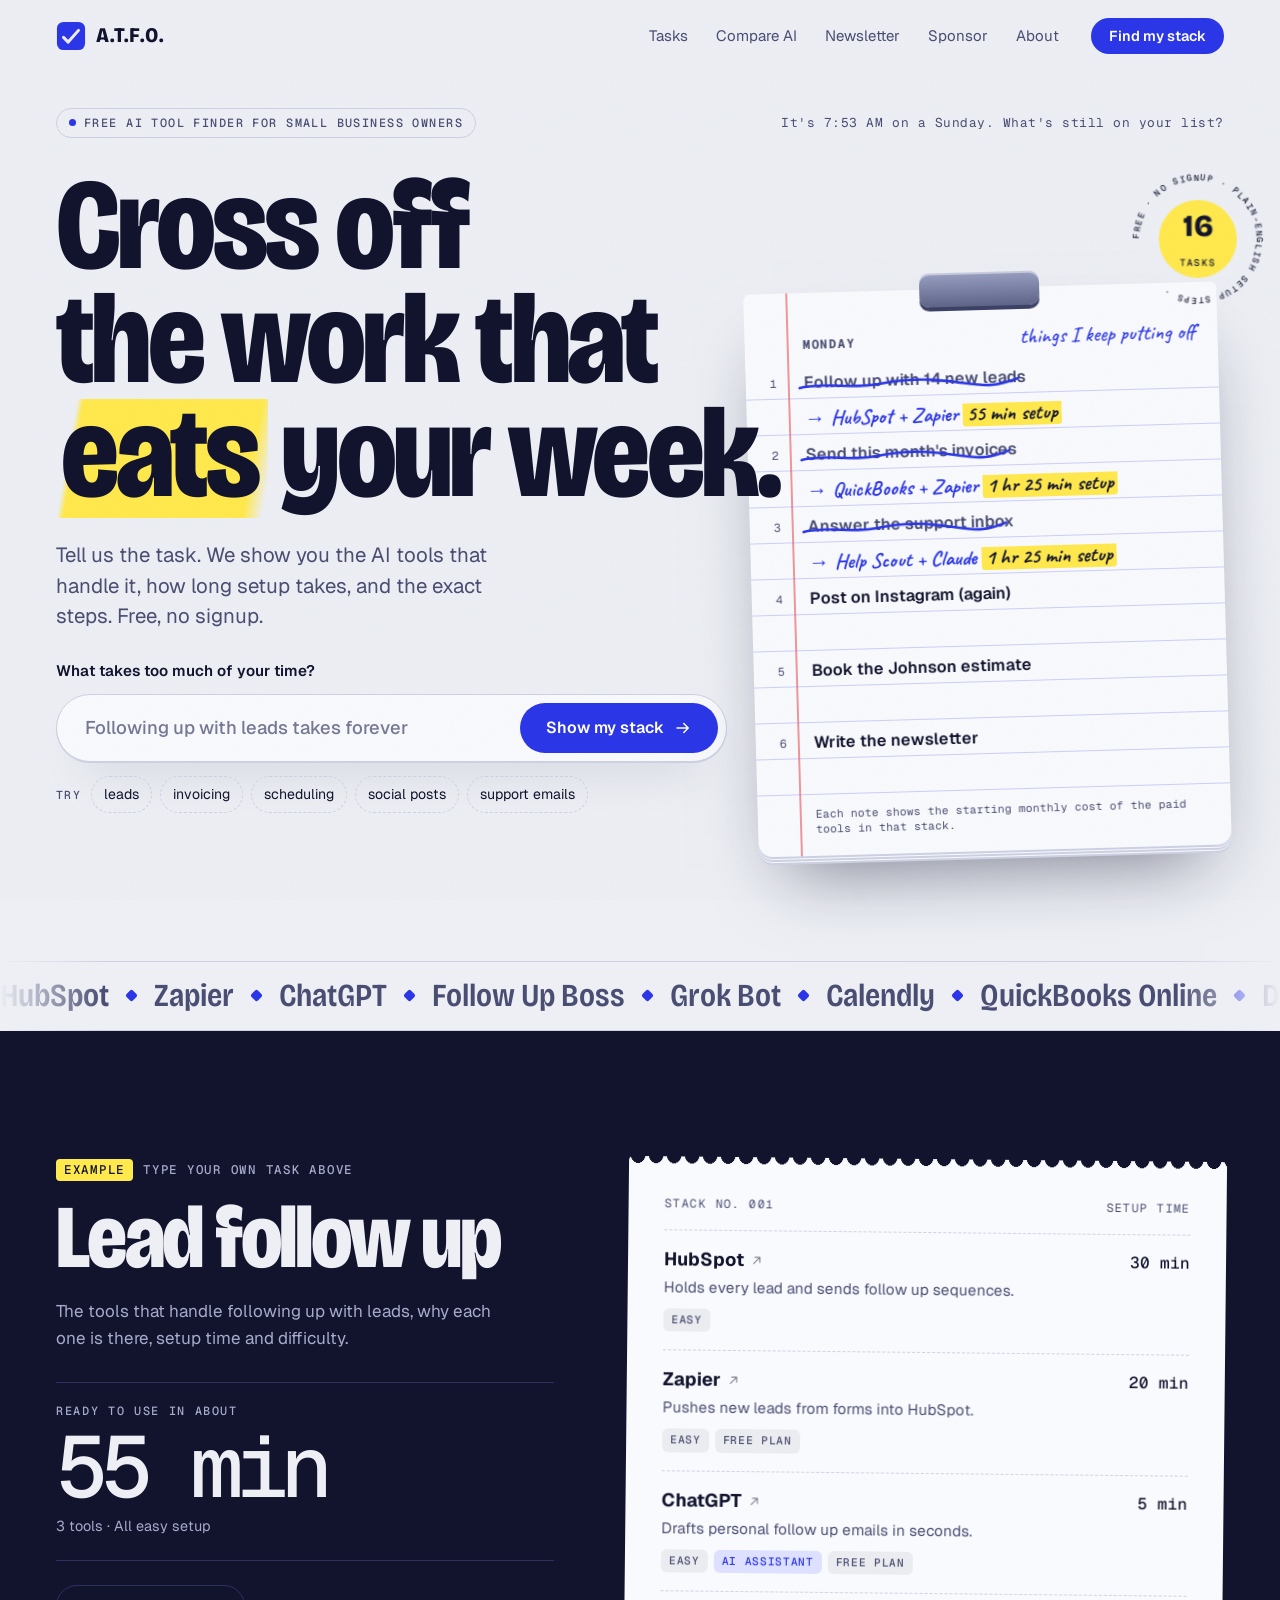
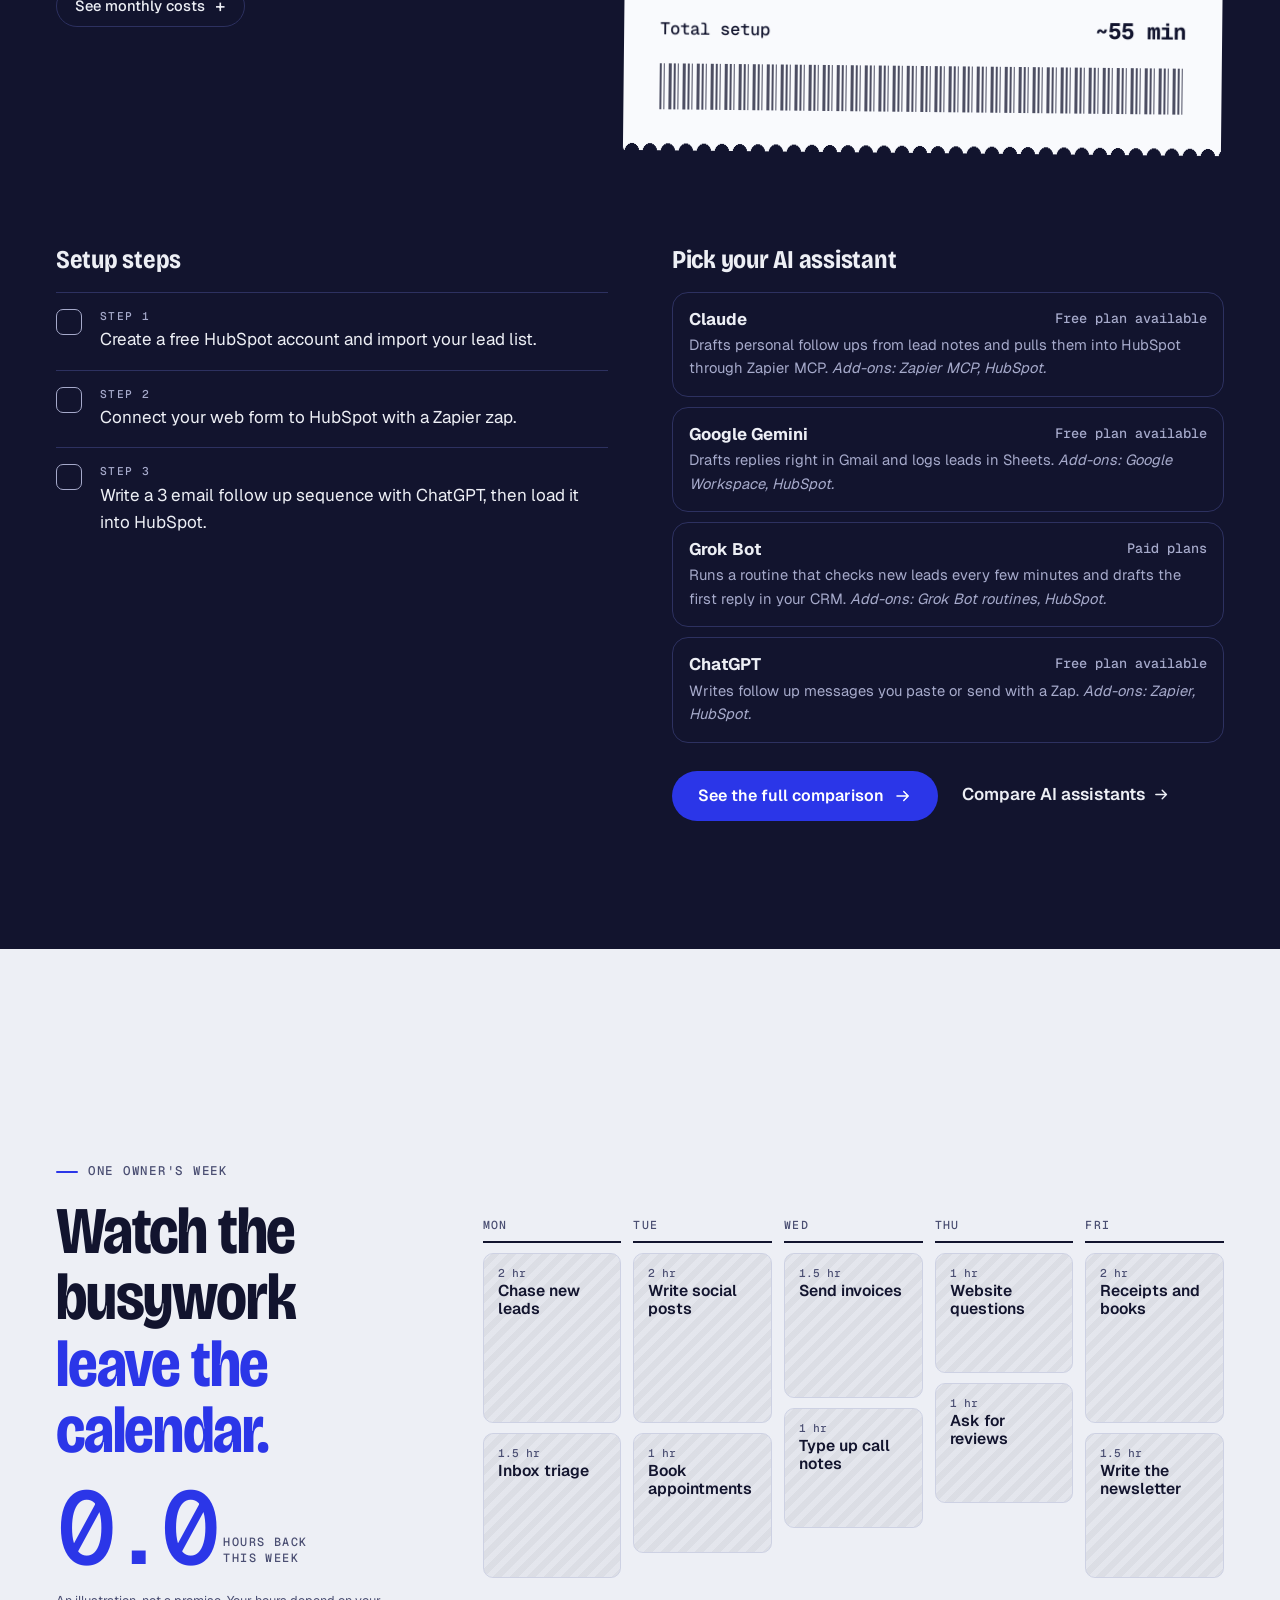
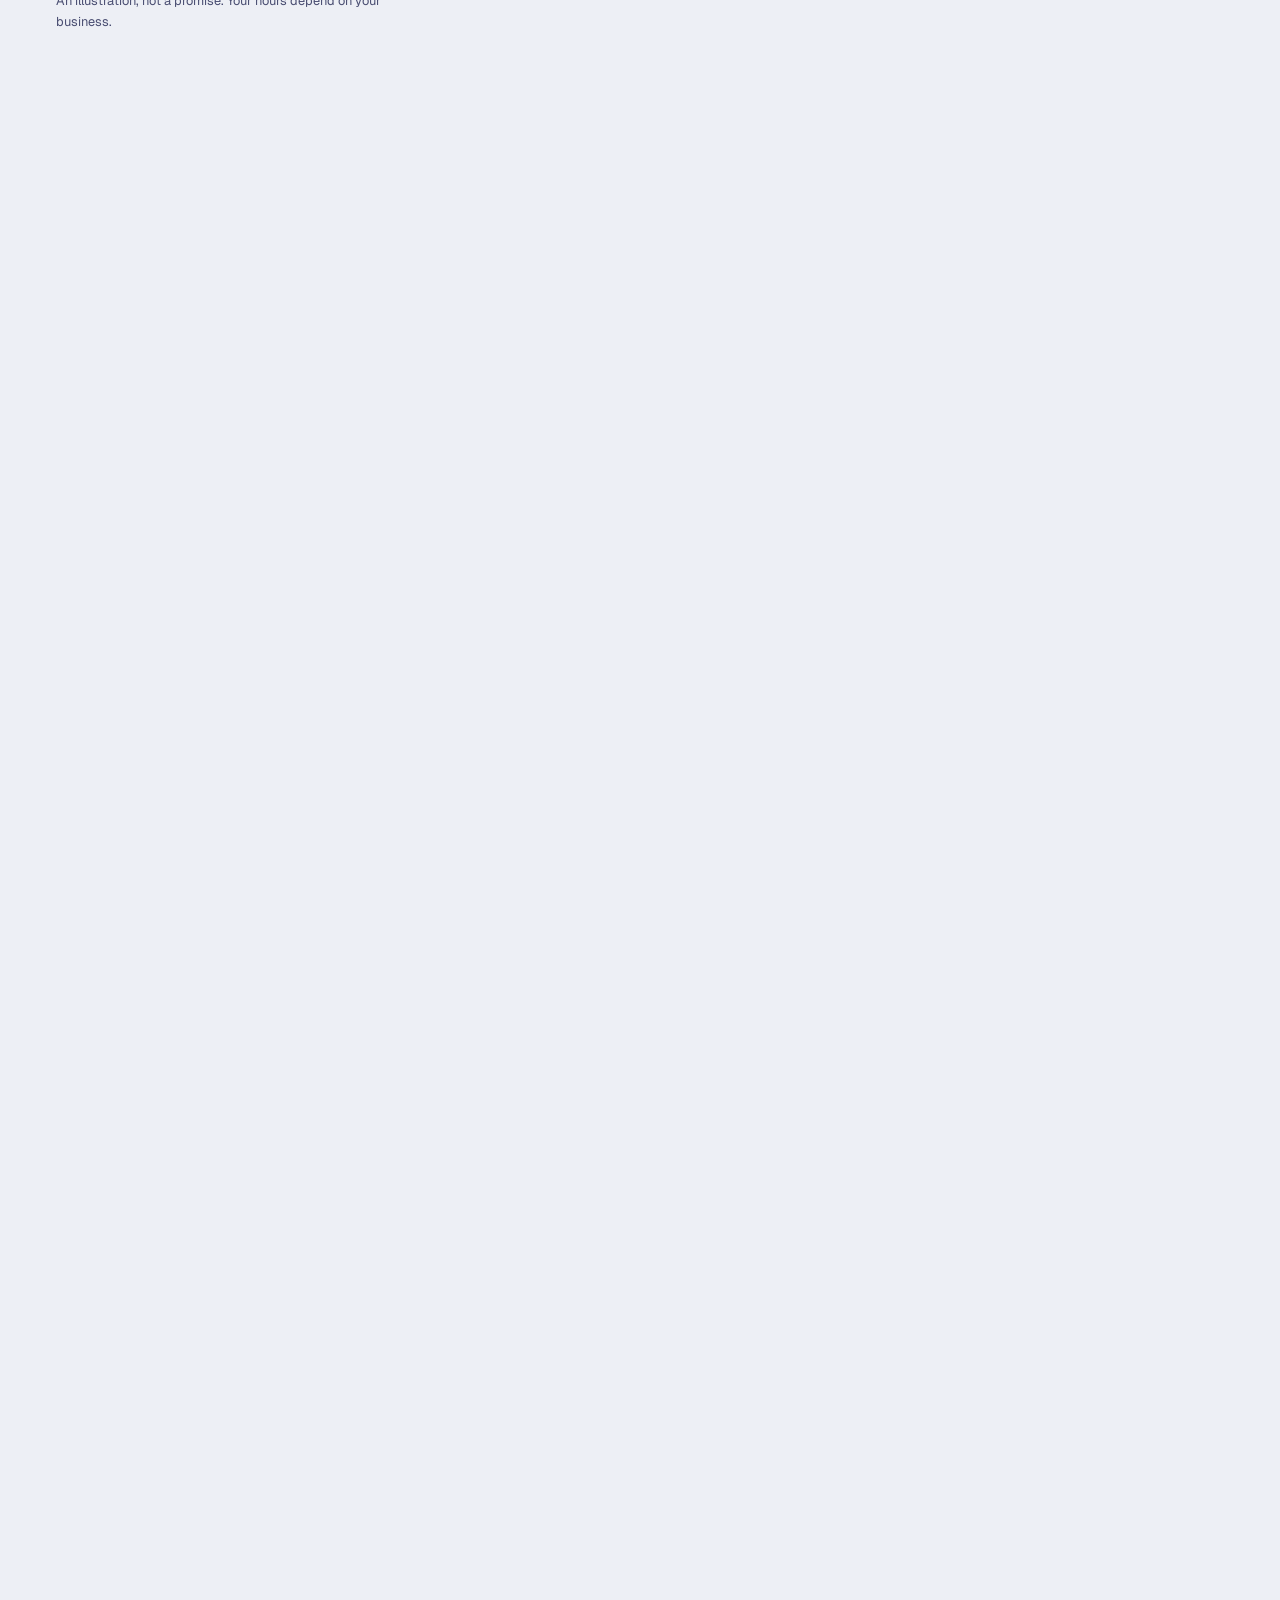
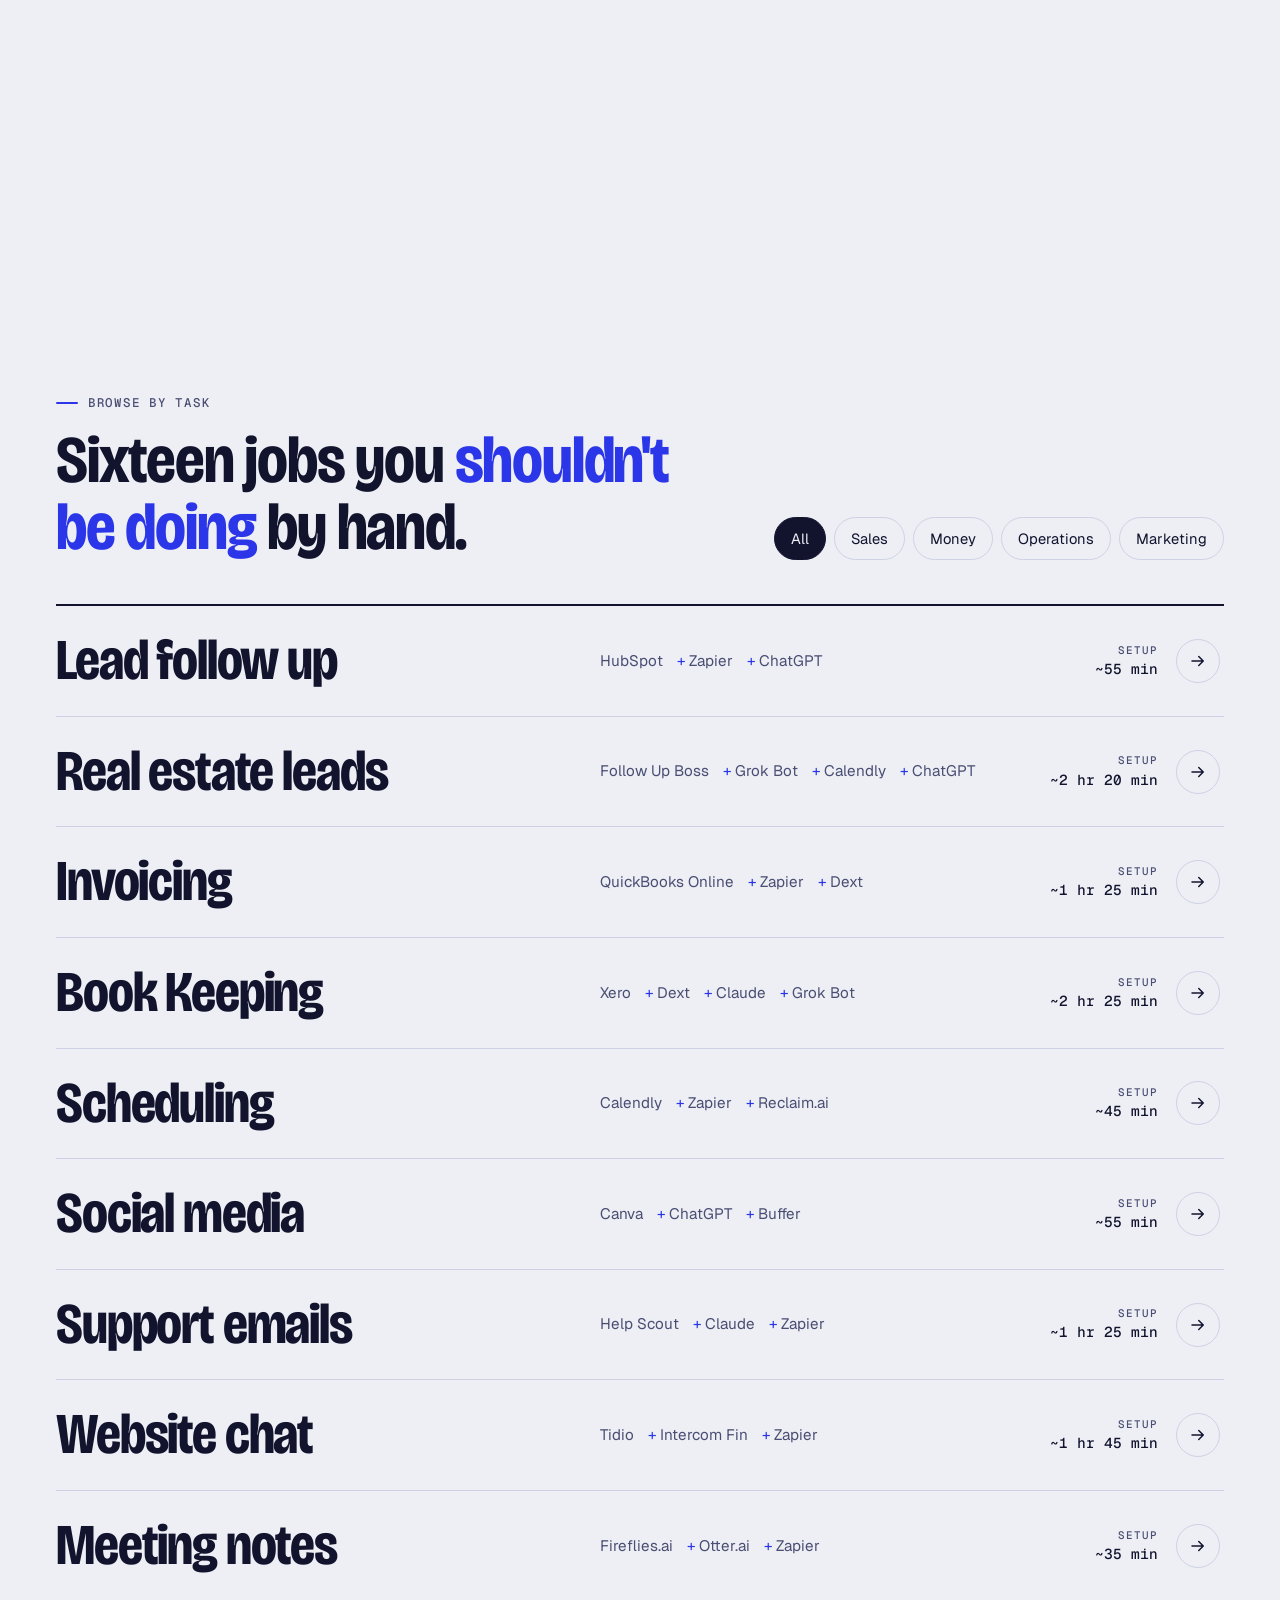
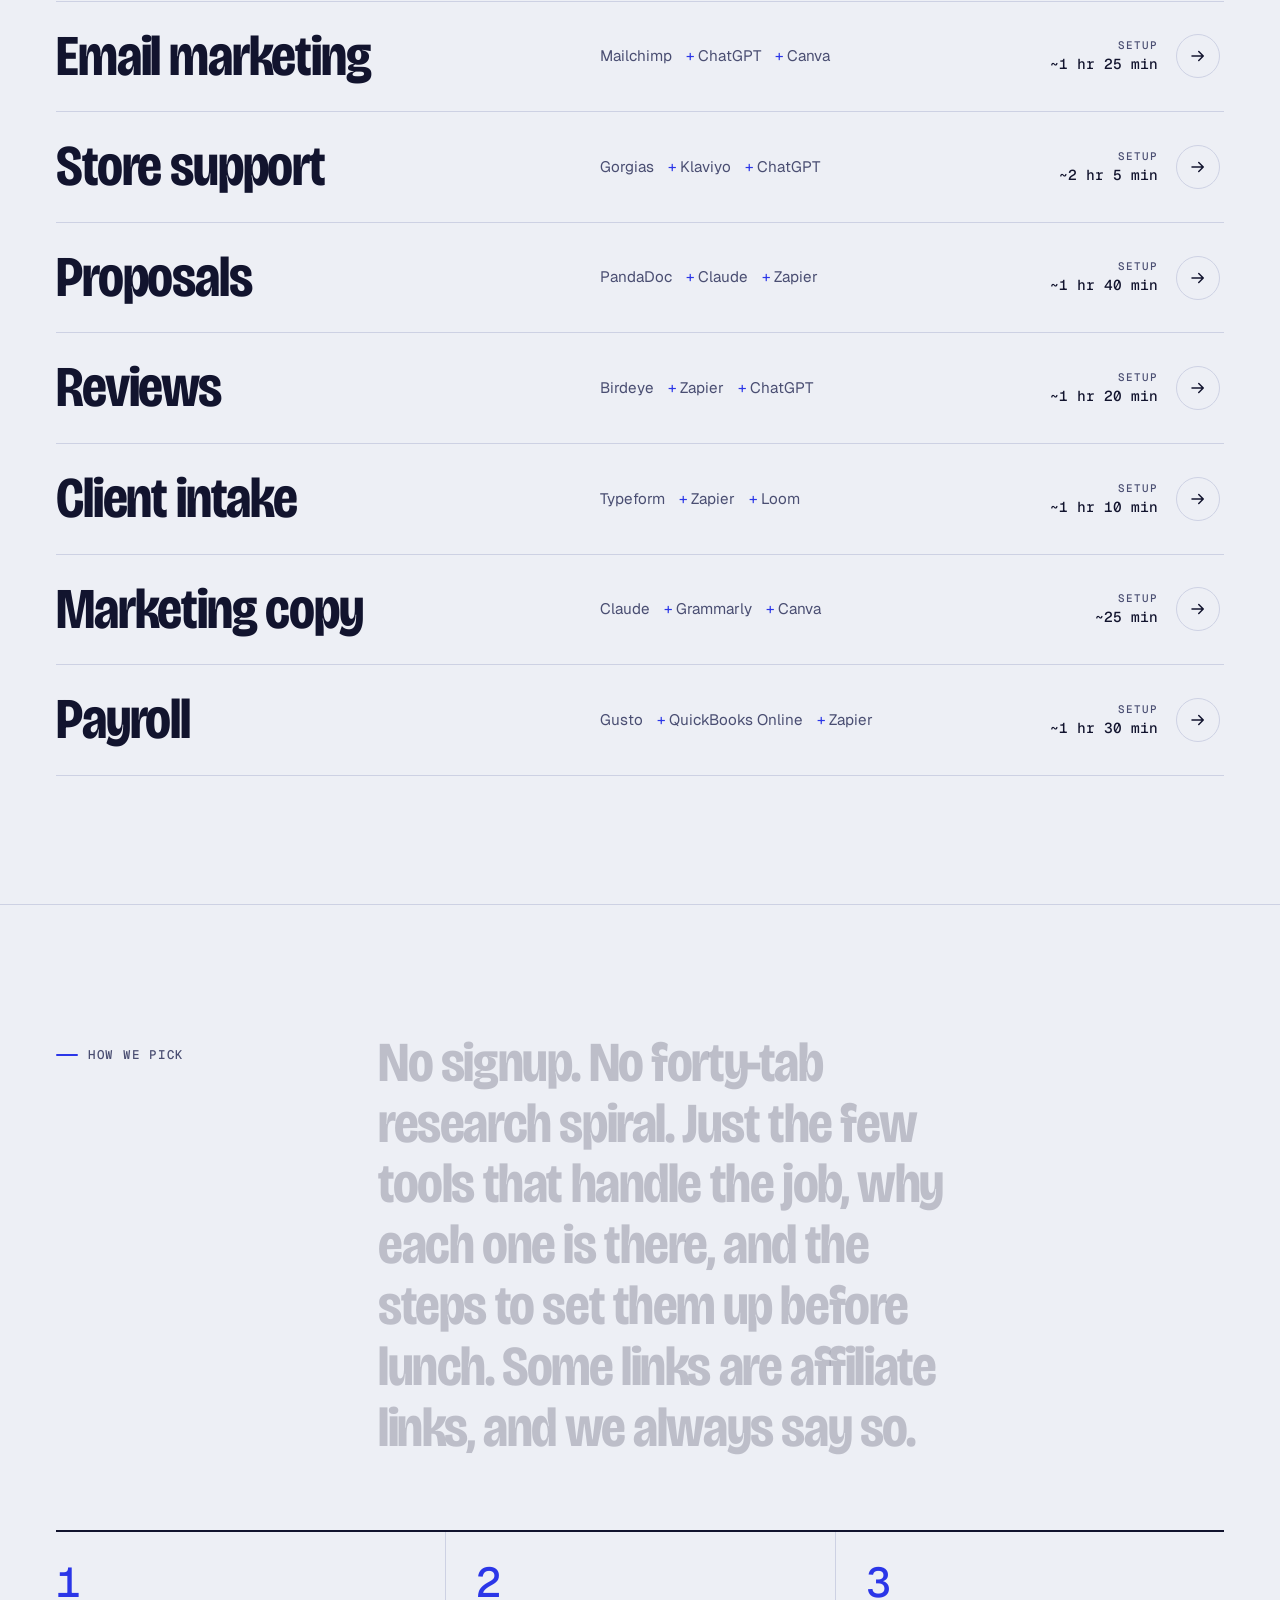
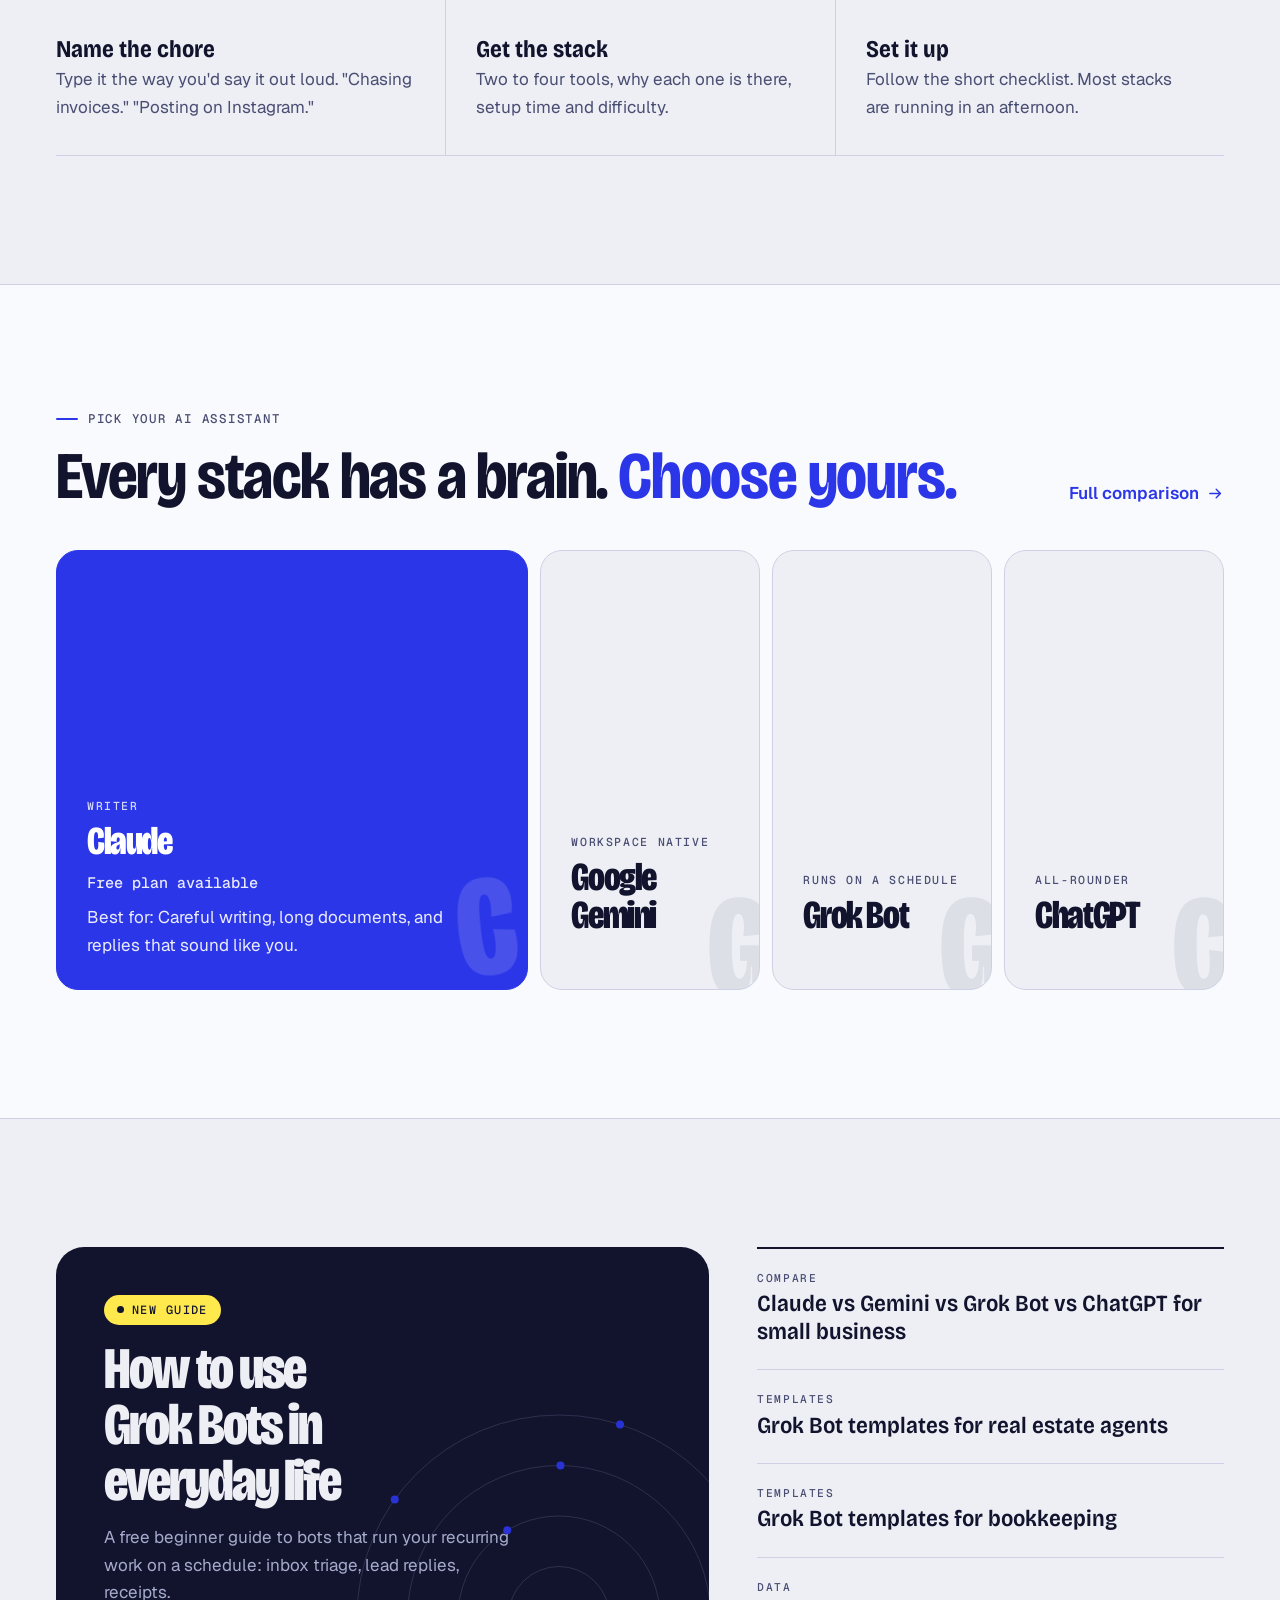
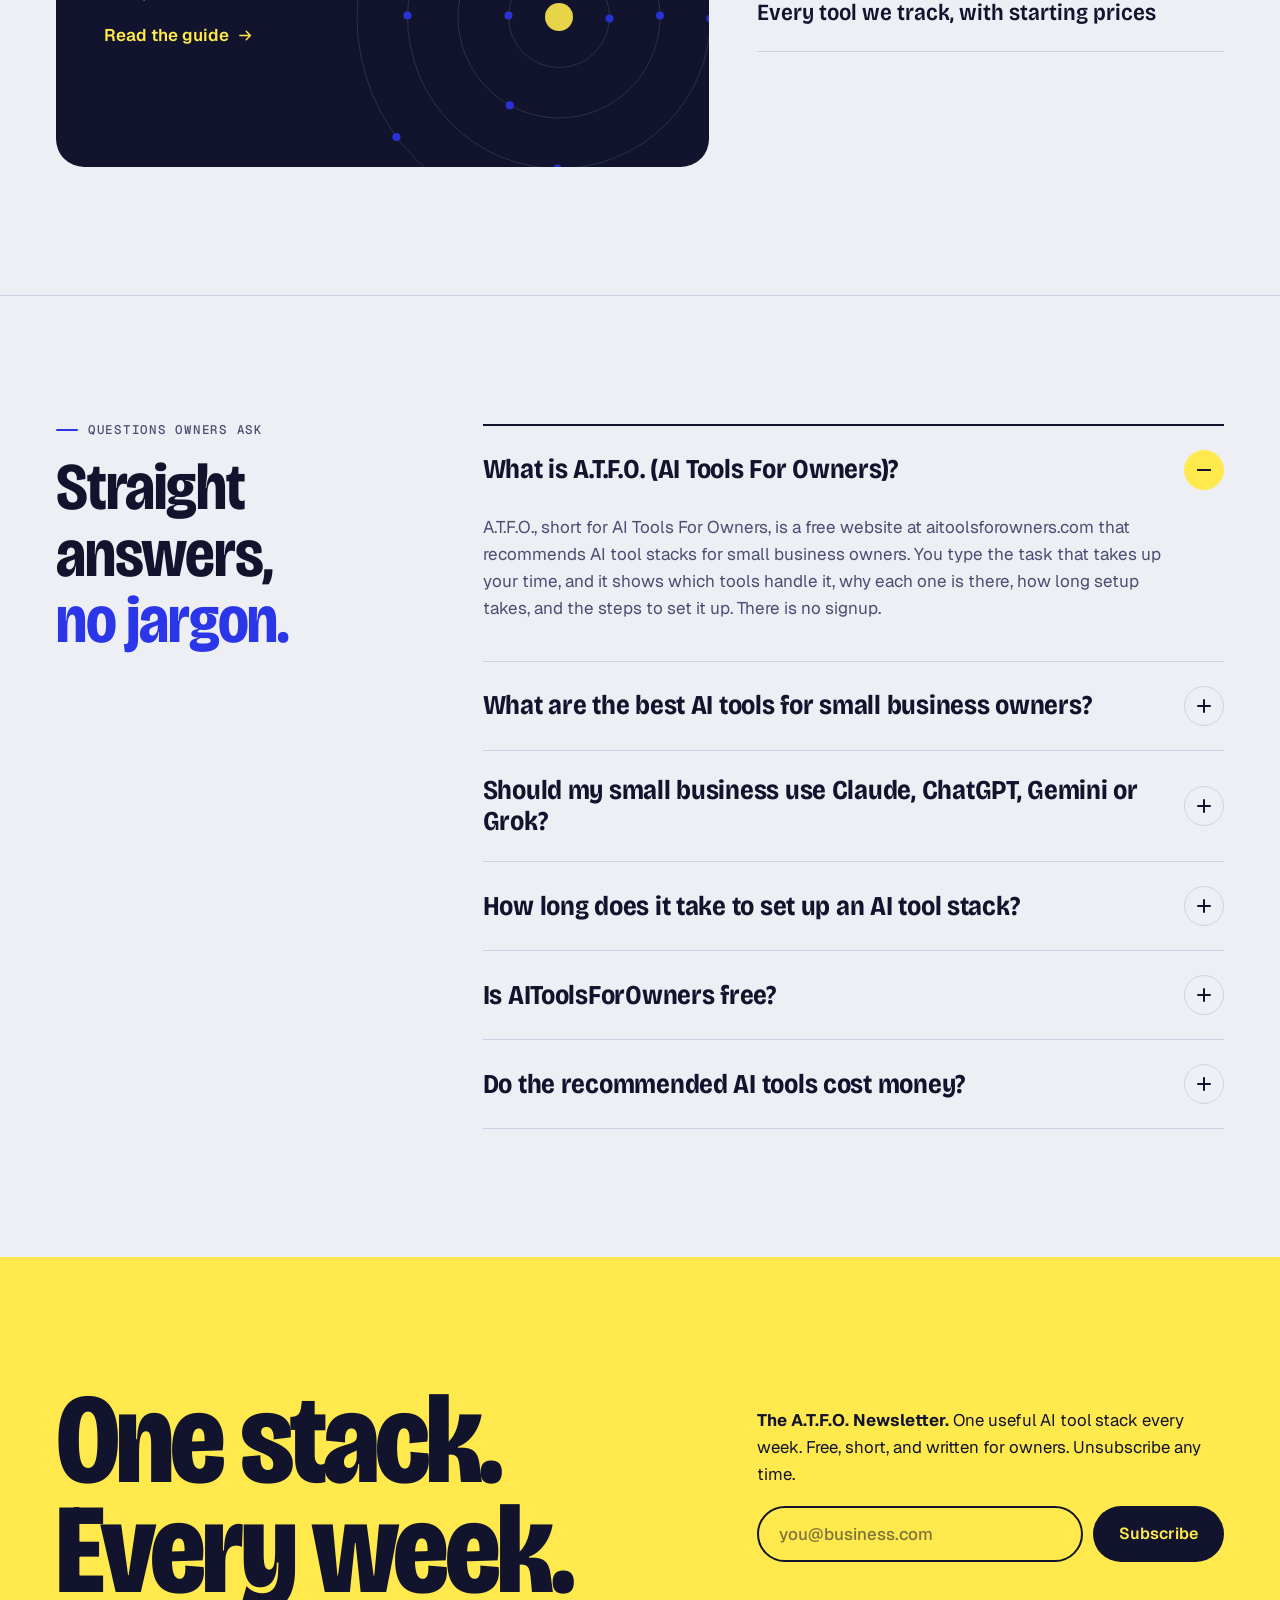
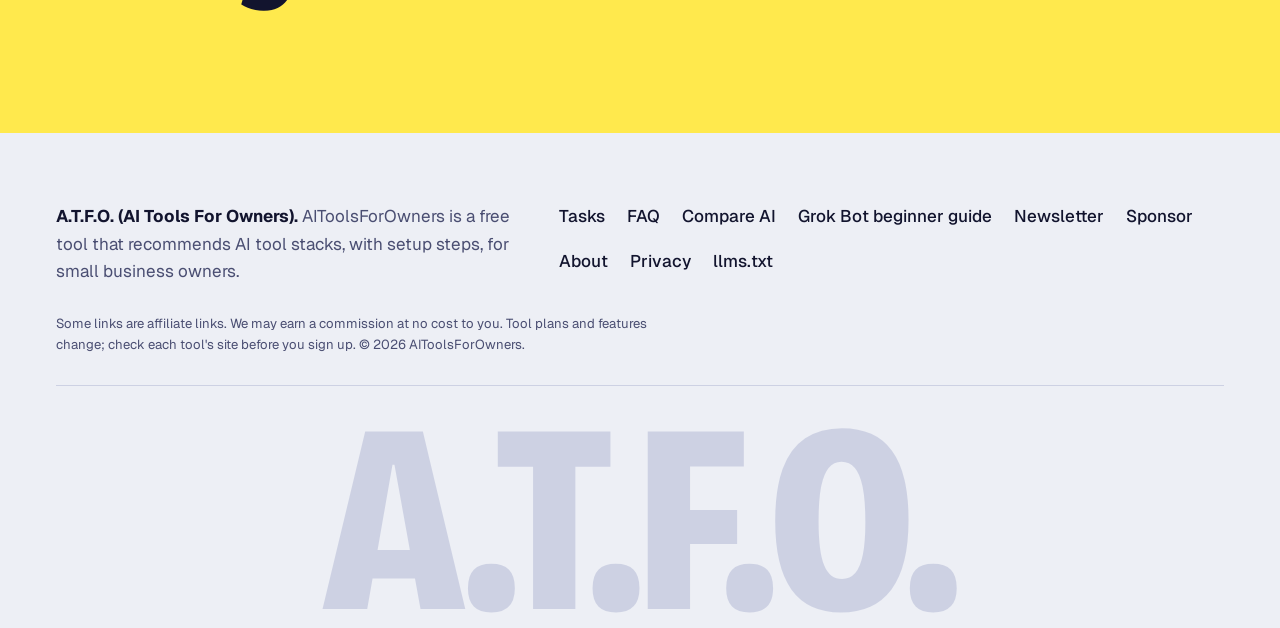
==== commit b7da67a1: "Hide prices on the homepage and make the site readable by AI assistants Homepage leads with setup ti" ====
--- a/index.html
+++ b/index.html
@@ -3,12 +3,12 @@
 <head>
 <meta charset="utf-8">
 <meta name="viewport" content="width=device-width,initial-scale=1,viewport-fit=cover">
-<title>A.T.F.O. (AI Tools For Owners): free AI tool stacks for small business owners</title>
-<meta name="description" content="AIToolsForOwners is a free tool that recommends AI tool stacks, with monthly costs and setup steps, for small business owners.">
+<title>Best AI Tools for Small Business Owners | A.T.F.O. (AI Tools For Owners)</title>
+<meta name="description" content="Free AI tool finder for small business owners. Type the task that eats your week and get the AI tools that handle it, with plain-English setup steps. No signup.">
 <link rel="canonical" href="https://aitoolsforowners.com/">
 <meta property="og:type" content="website">
-<meta property="og:title" content="A.T.F.O. (AI Tools For Owners): free AI tool stacks for small business owners">
-<meta property="og:description" content="Tell us the task that eats your week. Get the AI tool stack that handles it, with monthly costs and setup steps.">
+<meta property="og:title" content="Best AI Tools for Small Business Owners | A.T.F.O.">
+<meta property="og:description" content="Tell us the task that eats your week. Get the AI tools that handle it, with plain-English setup steps.">
 <meta property="og:url" content="https://aitoolsforowners.com/">
 <meta property="og:image" content="https://aitoolsforowners.com/og.png">
 <meta name="twitter:card" content="summary_large_image">
@@ -18,8 +18,13 @@
 <link rel="preconnect" href="https://fonts.gstatic.com" crossorigin>
 <link rel="stylesheet" href="https://fonts.googleapis.com/css2?family=Bricolage+Grotesque:opsz,wdth,wght@12..96,75..100,300..800&family=Caveat:wght@500;700&family=Geist+Mono:wght@400;500&family=Geist:wght@400;500;600&display=swap">
 <link rel="stylesheet" href="/assets/site.css">
-<script type="application/ld+json">{"@context":"https://schema.org","@type":"Organization","name":"AIToolsForOwners","alternateName":["A.T.F.O.","AI Tools For Owners"],"url":"https://aitoolsforowners.com","description":"AIToolsForOwners is a free tool that recommends AI tool stacks, with monthly costs and setup steps, for small business owners."}</script>
-<script type="application/ld+json">{"@context":"https://schema.org","@type":"WebSite","name":"AIToolsForOwners","alternateName":"A.T.F.O.","url":"https://aitoolsforowners.com","description":"AIToolsForOwners is a free tool that recommends AI tool stacks, with monthly costs and setup steps, for small business owners."}</script>
+<!-- gen:jsonld -->
+<script type="application/ld+json">{"@context":"https://schema.org","@type":"Organization","@id":"https://aitoolsforowners.com/#org","name":"AIToolsForOwners","alternateName":["A.T.F.O.","ATFO","AI Tools For Owners"],"url":"https://aitoolsforowners.com","logo":"https://aitoolsforowners.com/favicon.svg","description":"AIToolsForOwners (A.T.F.O., short for AI Tools For Owners) is a free tool that recommends AI tool stacks, with setup steps, for small business owners."}</script>
+<script type="application/ld+json">{"@context":"https://schema.org","@type":"WebSite","@id":"https://aitoolsforowners.com/#website","name":"AIToolsForOwners","alternateName":["A.T.F.O.","AI Tools For Owners"],"url":"https://aitoolsforowners.com","description":"AIToolsForOwners (A.T.F.O., short for AI Tools For Owners) is a free tool that recommends AI tool stacks, with setup steps, for small business owners.","publisher":{"@id":"https://aitoolsforowners.com/#org"},"inLanguage":"en"}</script>
+<script type="application/ld+json">{"@context":"https://schema.org","@type":"WebApplication","name":"A.T.F.O. AI tool stack finder","url":"https://aitoolsforowners.com/#finder","applicationCategory":"BusinessApplication","operatingSystem":"Any (web browser)","isAccessibleForFree":true,"audience":{"@type":"BusinessAudience","audienceType":"Small business owners"},"description":"Type the task that takes too much of your time and get the AI tools that handle it, why each one is there, setup time, difficulty and setup steps.","publisher":{"@id":"https://aitoolsforowners.com/#org"}}</script>
+<script type="application/ld+json">{"@context":"https://schema.org","@type":"ItemList","name":"Best AI tools for small business owners, by task","itemListElement":[{"@type":"ListItem","position":1,"name":"Best AI tools for following up with leads","url":"https://aitoolsforowners.com/best-ai-tools-for-lead-follow-up/","description":"HubSpot, Zapier and ChatGPT."},{"@type":"ListItem","position":2,"name":"Best AI tools for real estate lead follow up","url":"https://aitoolsforowners.com/best-ai-tools-for-real-estate-leads/","description":"Follow Up Boss, Grok Bot, Calendly and ChatGPT."},{"@type":"ListItem","position":3,"name":"Best AI tools for invoicing","url":"https://aitoolsforowners.com/best-ai-tools-for-invoicing/","description":"QuickBooks Online, Zapier and Dext."},{"@type":"ListItem","position":4,"name":"Best AI tools for bookkeeping and expenses","url":"https://aitoolsforowners.com/best-ai-tools-for-bookkeeping/","description":"Xero, Dext, Claude and Grok Bot."},{"@type":"ListItem","position":5,"name":"Best AI tools for scheduling appointments","url":"https://aitoolsforowners.com/best-ai-tools-for-scheduling/","description":"Calendly, Zapier and Reclaim.ai."},{"@type":"ListItem","position":6,"name":"Best AI tools for social media posts","url":"https://aitoolsforowners.com/best-ai-tools-for-social-media/","description":"Canva, ChatGPT and Buffer."},{"@type":"ListItem","position":7,"name":"Best AI tools for customer support emails","url":"https://aitoolsforowners.com/best-ai-tools-for-customer-support-email/","description":"Help Scout, Claude and Zapier."},{"@type":"ListItem","position":8,"name":"Best AI tools for answering website questions","url":"https://aitoolsforowners.com/best-ai-tools-for-website-chat/","description":"Tidio, Intercom Fin and Zapier."},{"@type":"ListItem","position":9,"name":"Best AI tools for meeting notes","url":"https://aitoolsforowners.com/best-ai-tools-for-meeting-notes/","description":"Fireflies.ai, Otter.ai and Zapier."},{"@type":"ListItem","position":10,"name":"Best AI tools for email newsletters","url":"https://aitoolsforowners.com/best-ai-tools-for-email-marketing/","description":"Mailchimp, ChatGPT and Canva."},{"@type":"ListItem","position":11,"name":"Best AI tools for online store customer service","url":"https://aitoolsforowners.com/best-ai-tools-for-online-store-support/","description":"Gorgias, Klaviyo and ChatGPT."},{"@type":"ListItem","position":12,"name":"Best AI tools for proposals and contracts","url":"https://aitoolsforowners.com/best-ai-tools-for-proposals-contracts/","description":"PandaDoc, Claude and Zapier."},{"@type":"ListItem","position":13,"name":"Best AI tools for getting customer reviews","url":"https://aitoolsforowners.com/best-ai-tools-for-reviews/","description":"Birdeye, Zapier and ChatGPT."},{"@type":"ListItem","position":14,"name":"Best AI tools for client intake and onboarding","url":"https://aitoolsforowners.com/best-ai-tools-for-client-intake/","description":"Typeform, Zapier and Loom."},{"@type":"ListItem","position":15,"name":"Best AI tools for writing blog posts and marketing copy","url":"https://aitoolsforowners.com/best-ai-tools-for-writing-content/","description":"Claude, Grammarly and Canva."},{"@type":"ListItem","position":16,"name":"Best AI tools for payroll","url":"https://aitoolsforowners.com/best-ai-tools-for-payroll/","description":"Gusto, QuickBooks Online and Zapier."}]}</script>
+<script type="application/ld+json">{"@context":"https://schema.org","@type":"FAQPage","mainEntity":[{"@type":"Question","name":"What is A.T.F.O. (AI Tools For Owners)?","acceptedAnswer":{"@type":"Answer","text":"A.T.F.O., short for AI Tools For Owners, is a free website at aitoolsforowners.com that recommends AI tool stacks for small business owners. You type the task that takes up your time, and it shows which tools handle it, why each one is there, how long setup takes, and the steps to set it up. There is no signup."}},{"@type":"Question","name":"What are the best AI tools for small business owners?","acceptedAnswer":{"@type":"Answer","text":"It depends on the job you want off your plate. These are our picks for the 16 tasks owners ask about most: Following up with leads: HubSpot, Zapier and ChatGPT; Real estate lead follow up: Follow Up Boss, Grok Bot, Calendly and ChatGPT; Invoicing: QuickBooks Online, Zapier and Dext; Bookkeeping and expenses: Xero, Dext, Claude and Grok Bot; Scheduling appointments: Calendly, Zapier and Reclaim.ai; Social media posts: Canva, ChatGPT and Buffer; Customer support emails: Help Scout, Claude and Zapier; Answering website questions: Tidio, Intercom Fin and Zapier; Meeting notes: Fireflies.ai, Otter.ai and Zapier; Email newsletters: Mailchimp, ChatGPT and Canva; Online store customer service: Gorgias, Klaviyo and ChatGPT; Proposals and contracts: PandaDoc, Claude and Zapier; Getting customer reviews: Birdeye, Zapier and ChatGPT; Client intake and onboarding: Typeform, Zapier and Loom; Writing blog posts and marketing copy: Claude, Grammarly and Canva; Payroll: Gusto, QuickBooks Online and Zapier."}},{"@type":"Question","name":"Should my small business use Claude, ChatGPT, Gemini or Grok?","acceptedAnswer":{"@type":"Answer","text":"Pick the assistant that fits how you already work. Here is what each one is best for: Claude: Careful writing, long documents, and replies that sound like you; Google Gemini: Owners who already run on Gmail, Docs, Sheets and Calendar; Grok Bot: Recurring work across email, CRMs and websites that you want done on a schedule; ChatGPT: A general all-rounder, and the one most people already know; Full comparison: aitoolsforowners.com/compare-ai-assistants-for-small-business/."}},{"@type":"Question","name":"How long does it take to set up an AI tool stack?","acceptedAnswer":{"@type":"Answer","text":"Most stacks take between 25 min and 2 hr 25 min of setup time in total. Every tool is marked Easy or Medium, and each stack comes with a short setup checklist in plain English."}},{"@type":"Question","name":"Is AIToolsForOwners free?","acceptedAnswer":{"@type":"Answer","text":"Yes. The tool finder, task pages and guides are free, and you don't need an account. Some links are affiliate links, which may earn us a commission at no cost to you."}},{"@type":"Question","name":"Do the recommended AI tools cost money?","acceptedAnswer":{"@type":"Answer","text":"Many of the tools have free plans you can start on. Each task page lists current plans and starting prices, so you can check costs before you sign up for anything."}}]}</script>
+<!-- /gen:jsonld -->
 </head>
 <body>
 <a class="skip" href="#finder">Skip to the stack finder</a>
@@ -56,7 +61,7 @@
 <section class="hero">
   <div class="shell hero__grid">
     <div class="hero__meta">
-      <span class="tag">Free tool</span>
+      <span class="tag">Free AI tool finder for small business owners</span>
       <span class="hero__clock" id="clock">For small business owners</span>
     </div>
 
@@ -66,7 +71,7 @@
       <span class="ln"><span><mark class="hl">eats</mark> your week.</span></span>
     </h1>
 
-    <p class="hero__lede">Tell us the task. We show you the AI tool stack that handles it, what it costs each month, and the steps to set it up. No signup.</p>
+    <p class="hero__lede">Tell us the task. We show you the AI tools that handle it, how long setup takes, and the exact steps. Free, no signup.</p>
 
     <form id="finder" class="finder" autocomplete="off">
       <label for="task" class="finder__label">What takes too much of your time?</label>
@@ -92,7 +97,7 @@
         <p class="pad__foot">Each note shows the starting monthly cost of the paid tools in that stack.</p>
       </div>
       <div class="hero__seal" aria-hidden="true">
-        <svg viewBox="0 0 200 200"><defs><path id="circ" d="M100,100 m-78,0 a78,78 0 1,1 156,0 a78,78 0 1,1 -156,0"/></defs><text><textPath href="#circ">FREE · NO SIGNUP · REAL MONTHLY COSTS · SETUP STEPS · </textPath></text></svg>
+        <svg viewBox="0 0 200 200"><defs><path id="circ" d="M100,100 m-78,0 a78,78 0 1,1 156,0 a78,78 0 1,1 -156,0"/></defs><text><textPath href="#circ">FREE · NO SIGNUP · PLAIN-ENGLISH SETUP STEPS · </textPath></text></svg>
         <span>16<small>tasks</small></span>
       </div>
     </figure>
@@ -146,7 +151,24 @@
         <button type="button" class="pill" data-cat="marketing" aria-pressed="false">Marketing</button>
       </div>
     </div>
-    <ul class="index" id="index"></ul>
+    <ul class="index" id="index"><!-- gen:index -->
+<li data-cat="sales"><a class="row" href="/best-ai-tools-for-lead-follow-up/" data-slug="lead-follow-up"><span class="row__name">Lead follow up</span><span class="row__tools"><span>HubSpot</span><span>Zapier</span><span>ChatGPT</span></span><span class="row__cost"><small>Setup</small>~55 min</span><span class="row__go" aria-hidden="true"><svg class="arr" viewBox="0 0 24 24" aria-hidden="true"><path d="M4 12h15m-6-6 6 6-6 6"/></svg></span></a></li>
+<li data-cat="sales"><a class="row" href="/best-ai-tools-for-real-estate-leads/" data-slug="real-estate-leads"><span class="row__name">Real estate leads</span><span class="row__tools"><span>Follow Up Boss</span><span>Grok Bot</span><span>Calendly</span><span>ChatGPT</span></span><span class="row__cost"><small>Setup</small>~2 hr 20 min</span><span class="row__go" aria-hidden="true"><svg class="arr" viewBox="0 0 24 24" aria-hidden="true"><path d="M4 12h15m-6-6 6 6-6 6"/></svg></span></a></li>
+<li data-cat="money"><a class="row" href="/best-ai-tools-for-invoicing/" data-slug="invoicing"><span class="row__name">Invoicing</span><span class="row__tools"><span>QuickBooks Online</span><span>Zapier</span><span>Dext</span></span><span class="row__cost"><small>Setup</small>~1 hr 25 min</span><span class="row__go" aria-hidden="true"><svg class="arr" viewBox="0 0 24 24" aria-hidden="true"><path d="M4 12h15m-6-6 6 6-6 6"/></svg></span></a></li>
+<li data-cat="money"><a class="row" href="/best-ai-tools-for-bookkeeping/" data-slug="bookkeeping"><span class="row__name">Book Keeping</span><span class="row__tools"><span>Xero</span><span>Dext</span><span>Claude</span><span>Grok Bot</span></span><span class="row__cost"><small>Setup</small>~2 hr 25 min</span><span class="row__go" aria-hidden="true"><svg class="arr" viewBox="0 0 24 24" aria-hidden="true"><path d="M4 12h15m-6-6 6 6-6 6"/></svg></span></a></li>
+<li data-cat="ops"><a class="row" href="/best-ai-tools-for-scheduling/" data-slug="scheduling"><span class="row__name">Scheduling</span><span class="row__tools"><span>Calendly</span><span>Zapier</span><span>Reclaim.ai</span></span><span class="row__cost"><small>Setup</small>~45 min</span><span class="row__go" aria-hidden="true"><svg class="arr" viewBox="0 0 24 24" aria-hidden="true"><path d="M4 12h15m-6-6 6 6-6 6"/></svg></span></a></li>
+<li data-cat="marketing"><a class="row" href="/best-ai-tools-for-social-media/" data-slug="social-media"><span class="row__name">Social media</span><span class="row__tools"><span>Canva</span><span>ChatGPT</span><span>Buffer</span></span><span class="row__cost"><small>Setup</small>~55 min</span><span class="row__go" aria-hidden="true"><svg class="arr" viewBox="0 0 24 24" aria-hidden="true"><path d="M4 12h15m-6-6 6 6-6 6"/></svg></span></a></li>
+<li data-cat="ops"><a class="row" href="/best-ai-tools-for-customer-support-email/" data-slug="customer-support-email"><span class="row__name">Support emails</span><span class="row__tools"><span>Help Scout</span><span>Claude</span><span>Zapier</span></span><span class="row__cost"><small>Setup</small>~1 hr 25 min</span><span class="row__go" aria-hidden="true"><svg class="arr" viewBox="0 0 24 24" aria-hidden="true"><path d="M4 12h15m-6-6 6 6-6 6"/></svg></span></a></li>
+<li data-cat="ops"><a class="row" href="/best-ai-tools-for-website-chat/" data-slug="website-chat"><span class="row__name">Website chat</span><span class="row__tools"><span>Tidio</span><span>Intercom Fin</span><span>Zapier</span></span><span class="row__cost"><small>Setup</small>~1 hr 45 min</span><span class="row__go" aria-hidden="true"><svg class="arr" viewBox="0 0 24 24" aria-hidden="true"><path d="M4 12h15m-6-6 6 6-6 6"/></svg></span></a></li>
+<li data-cat="ops"><a class="row" href="/best-ai-tools-for-meeting-notes/" data-slug="meeting-notes"><span class="row__name">Meeting notes</span><span class="row__tools"><span>Fireflies.ai</span><span>Otter.ai</span><span>Zapier</span></span><span class="row__cost"><small>Setup</small>~35 min</span><span class="row__go" aria-hidden="true"><svg class="arr" viewBox="0 0 24 24" aria-hidden="true"><path d="M4 12h15m-6-6 6 6-6 6"/></svg></span></a></li>
+<li data-cat="marketing"><a class="row" href="/best-ai-tools-for-email-marketing/" data-slug="email-marketing"><span class="row__name">Email marketing</span><span class="row__tools"><span>Mailchimp</span><span>ChatGPT</span><span>Canva</span></span><span class="row__cost"><small>Setup</small>~1 hr 25 min</span><span class="row__go" aria-hidden="true"><svg class="arr" viewBox="0 0 24 24" aria-hidden="true"><path d="M4 12h15m-6-6 6 6-6 6"/></svg></span></a></li>
+<li data-cat="ops"><a class="row" href="/best-ai-tools-for-online-store-support/" data-slug="online-store-support"><span class="row__name">Store support</span><span class="row__tools"><span>Gorgias</span><span>Klaviyo</span><span>ChatGPT</span></span><span class="row__cost"><small>Setup</small>~2 hr 5 min</span><span class="row__go" aria-hidden="true"><svg class="arr" viewBox="0 0 24 24" aria-hidden="true"><path d="M4 12h15m-6-6 6 6-6 6"/></svg></span></a></li>
+<li data-cat="sales"><a class="row" href="/best-ai-tools-for-proposals-contracts/" data-slug="proposals-contracts"><span class="row__name">Proposals</span><span class="row__tools"><span>PandaDoc</span><span>Claude</span><span>Zapier</span></span><span class="row__cost"><small>Setup</small>~1 hr 40 min</span><span class="row__go" aria-hidden="true"><svg class="arr" viewBox="0 0 24 24" aria-hidden="true"><path d="M4 12h15m-6-6 6 6-6 6"/></svg></span></a></li>
+<li data-cat="sales"><a class="row" href="/best-ai-tools-for-reviews/" data-slug="reviews"><span class="row__name">Reviews</span><span class="row__tools"><span>Birdeye</span><span>Zapier</span><span>ChatGPT</span></span><span class="row__cost"><small>Setup</small>~1 hr 20 min</span><span class="row__go" aria-hidden="true"><svg class="arr" viewBox="0 0 24 24" aria-hidden="true"><path d="M4 12h15m-6-6 6 6-6 6"/></svg></span></a></li>
+<li data-cat="sales"><a class="row" href="/best-ai-tools-for-client-intake/" data-slug="client-intake"><span class="row__name">Client intake</span><span class="row__tools"><span>Typeform</span><span>Zapier</span><span>Loom</span></span><span class="row__cost"><small>Setup</small>~1 hr 10 min</span><span class="row__go" aria-hidden="true"><svg class="arr" viewBox="0 0 24 24" aria-hidden="true"><path d="M4 12h15m-6-6 6 6-6 6"/></svg></span></a></li>
+<li data-cat="marketing"><a class="row" href="/best-ai-tools-for-writing-content/" data-slug="writing-content"><span class="row__name">Marketing copy</span><span class="row__tools"><span>Claude</span><span>Grammarly</span><span>Canva</span></span><span class="row__cost"><small>Setup</small>~25 min</span><span class="row__go" aria-hidden="true"><svg class="arr" viewBox="0 0 24 24" aria-hidden="true"><path d="M4 12h15m-6-6 6 6-6 6"/></svg></span></a></li>
+<li data-cat="money"><a class="row" href="/best-ai-tools-for-payroll/" data-slug="payroll"><span class="row__name">Payroll</span><span class="row__tools"><span>Gusto</span><span>QuickBooks Online</span><span>Zapier</span></span><span class="row__cost"><small>Setup</small>~1 hr 30 min</span><span class="row__go" aria-hidden="true"><svg class="arr" viewBox="0 0 24 24" aria-hidden="true"><path d="M4 12h15m-6-6 6 6-6 6"/></svg></span></a></li>
+<!-- /gen:index --></ul>
   </div>
   <div class="peek" id="peek" aria-hidden="true"></div>
 </section>
@@ -155,10 +177,10 @@
 <section class="manifesto" id="manifesto">
   <div class="shell">
     <p class="kicker">How we pick</p>
-    <p class="manifesto__text" id="manifestoText">No signup. No forty-tab research spiral. Just the few tools that handle the job, what they cost each month, and the steps to set them up before lunch. Some links pay us a small commission. The picks stay the same either way.</p>
+    <p class="manifesto__text" id="manifestoText">No signup. No forty-tab research spiral. Just the few tools that handle the job, why each one is there, and the steps to set them up before lunch. Some links are affiliate links, and we always say so.</p>
     <ol class="steps">
       <li><span class="steps__n">1</span><h3>Name the chore</h3><p>Type it the way you'd say it out loud. "Chasing invoices." "Posting on Instagram."</p></li>
-      <li><span class="steps__n">2</span><h3>Get the stack</h3><p>Two to four tools, the starting price of each, setup time and difficulty.</p></li>
+      <li><span class="steps__n">2</span><h3>Get the stack</h3><p>Two to four tools, why each one is there, setup time and difficulty.</p></li>
       <li><span class="steps__n">3</span><h3>Set it up</h3><p>Follow the short checklist. Most stacks are running in an afternoon.</p></li>
     </ol>
   </div>
@@ -172,7 +194,12 @@
       <h2 class="h2">Every stack has a brain. <em>Choose yours.</em></h2>
       <a class="link-arrow" href="/compare-ai-assistants-for-small-business/">Full comparison <svg class="arr" viewBox="0 0 24 24" aria-hidden="true"><path d="M4 12h15m-6-6 6 6-6 6"/></svg></a>
     </div>
-    <div class="deck" id="deck"></div>
+    <div class="deck" id="deck"><!-- gen:deck -->
+<button type="button" class="card is-open" data-a="claude" aria-expanded="true"><span class="card__k">Writer</span><span class="card__name">Claude</span><span class="card__plan">Free plan available</span><span class="card__best">Best for: Careful writing, long documents, and replies that sound like you.</span><span class="card__glyph" aria-hidden="true">C</span></button>
+<button type="button" class="card" data-a="gemini" aria-expanded="false"><span class="card__k">Workspace native</span><span class="card__name">Google Gemini</span><span class="card__plan">Free plan available</span><span class="card__best">Best for: Owners who already run on Gmail, Docs, Sheets and Calendar.</span><span class="card__glyph" aria-hidden="true">G</span></button>
+<button type="button" class="card" data-a="grokbot" aria-expanded="false"><span class="card__k">Runs on a schedule</span><span class="card__name">Grok Bot</span><span class="card__plan">Paid plans</span><span class="card__best">Best for: Recurring work across email, CRMs and websites that you want done on a schedule.</span><span class="card__glyph" aria-hidden="true">G</span></button>
+<button type="button" class="card" data-a="chatgpt" aria-expanded="false"><span class="card__k">All-rounder</span><span class="card__name">ChatGPT</span><span class="card__plan">Free plan available</span><span class="card__best">Best for: A general all-rounder, and the one most people already know.</span><span class="card__glyph" aria-hidden="true">C</span></button>
+<!-- /gen:deck --></div>
   </div>
 </section>
 
@@ -195,6 +222,23 @@
   </div>
 </section>
 
+<!-- ============ FAQ ============ -->
+<!-- gen:faq -->
+<section class="faq" id="faq">
+  <div class="shell faq__grid">
+    <div class="faq__head"><p class="kicker">Questions owners ask</p><h2 class="h2">Straight answers, <em>no jargon.</em></h2></div>
+    <div class="faq__list">
+      <details class="qa" open><summary><h3>What is A.T.F.O. (AI Tools For Owners)?</h3><span class="qa__icon" aria-hidden="true"></span></summary><div class="qa__a"><p>A.T.F.O., short for AI Tools For Owners, is a free website at aitoolsforowners.com that recommends AI tool stacks for small business owners. You type the task that takes up your time, and it shows which tools handle it, why each one is there, how long setup takes, and the steps to set it up. There is no signup.</p></div></details>
+      <details class="qa"><summary><h3>What are the best AI tools for small business owners?</h3><span class="qa__icon" aria-hidden="true"></span></summary><div class="qa__a"><p>It depends on the job you want off your plate. These are our picks for the 16 tasks owners ask about most:</p><ul><li>Following up with leads: HubSpot, Zapier and ChatGPT</li><li>Real estate lead follow up: Follow Up Boss, Grok Bot, Calendly and ChatGPT</li><li>Invoicing: QuickBooks Online, Zapier and Dext</li><li>Bookkeeping and expenses: Xero, Dext, Claude and Grok Bot</li><li>Scheduling appointments: Calendly, Zapier and Reclaim.ai</li><li>Social media posts: Canva, ChatGPT and Buffer</li><li>Customer support emails: Help Scout, Claude and Zapier</li><li>Answering website questions: Tidio, Intercom Fin and Zapier</li><li>Meeting notes: Fireflies.ai, Otter.ai and Zapier</li><li>Email newsletters: Mailchimp, ChatGPT and Canva</li><li>Online store customer service: Gorgias, Klaviyo and ChatGPT</li><li>Proposals and contracts: PandaDoc, Claude and Zapier</li><li>Getting customer reviews: Birdeye, Zapier and ChatGPT</li><li>Client intake and onboarding: Typeform, Zapier and Loom</li><li>Writing blog posts and marketing copy: Claude, Grammarly and Canva</li><li>Payroll: Gusto, QuickBooks Online and Zapier</li></ul></div></details>
+      <details class="qa"><summary><h3>Should my small business use Claude, ChatGPT, Gemini or Grok?</h3><span class="qa__icon" aria-hidden="true"></span></summary><div class="qa__a"><p>Pick the assistant that fits how you already work. Here is what each one is best for:</p><ul><li>Claude: Careful writing, long documents, and replies that sound like you</li><li>Google Gemini: Owners who already run on Gmail, Docs, Sheets and Calendar</li><li>Grok Bot: Recurring work across email, CRMs and websites that you want done on a schedule</li><li>ChatGPT: A general all-rounder, and the one most people already know</li><li>Full comparison: aitoolsforowners.com/compare-ai-assistants-for-small-business/</li></ul></div></details>
+      <details class="qa"><summary><h3>How long does it take to set up an AI tool stack?</h3><span class="qa__icon" aria-hidden="true"></span></summary><div class="qa__a"><p>Most stacks take between 25 min and 2 hr 25 min of setup time in total. Every tool is marked Easy or Medium, and each stack comes with a short setup checklist in plain English.</p></div></details>
+      <details class="qa"><summary><h3>Is AIToolsForOwners free?</h3><span class="qa__icon" aria-hidden="true"></span></summary><div class="qa__a"><p>Yes. The tool finder, task pages and guides are free, and you don&#x27;t need an account. Some links are affiliate links, which may earn us a commission at no cost to you.</p></div></details>
+      <details class="qa"><summary><h3>Do the recommended AI tools cost money?</h3><span class="qa__icon" aria-hidden="true"></span></summary><div class="qa__a"><p>Many of the tools have free plans you can start on. Each task page lists current plans and starting prices, so you can check costs before you sign up for anything.</p></div></details>
+    </div>
+  </div>
+</section>
+<!-- /gen:faq -->
+
 <!-- ============ NEWSLETTER ============ -->
 <section class="band band--hl signup" id="signup">
   <div class="shell signup__grid">
@@ -217,9 +261,10 @@
 <footer class="foot">
   <div class="shell">
     <div class="foot__grid">
-      <p class="foot__about"><strong>A.T.F.O. (AI Tools For Owners).</strong> AIToolsForOwners is a free tool that recommends AI tool stacks, with monthly costs and setup steps, for small business owners.</p>
+      <p class="foot__about"><strong>A.T.F.O. (AI Tools For Owners).</strong> AIToolsForOwners is a free tool that recommends AI tool stacks, with setup steps, for small business owners.</p>
       <nav class="foot__nav" aria-label="Footer">
         <a href="#tasks">Tasks</a>
+        <a href="#faq">FAQ</a>
         <a href="/compare-ai-assistants-for-small-business/">Compare AI</a>
         <a href="/how-to-use-grok-bots-in-everyday-life/">Grok Bot beginner guide</a>
         <a href="/newsletter/">Newsletter</a>
@@ -228,7 +273,7 @@
         <a href="/privacy/">Privacy</a>
         <a href="/llms.txt">llms.txt</a>
       </nav>
-      <p class="foot__small">Some links are affiliate links. We may earn a commission at no cost to you. Prices are starting prices and change; check each tool's site. © <span id="yr">2026</span> AIToolsForOwners.</p>
+      <p class="foot__small">Some links are affiliate links. We may earn a commission at no cost to you. Tool plans and features change; check each tool's site before you sign up. © <span id="yr">2026</span> AIToolsForOwners.</p>
     </div>
     <p class="foot__mark" aria-hidden="true">A.T.F.O.</p>
   </div>
--- a/assets/site.css
+++ b/assets/site.css
@@ -244,6 +244,17 @@
 .res__unk,.res__drop{font-size:.9rem;color:var(--band-2);margin:0}
 .res__drop:empty,.res__unk:empty{display:none}
 .res__ctrl{display:grid;grid-template-columns:1fr 1fr;gap:12px}
+.res__sub{margin:0}
+.costs-btn{display:inline-flex;align-items:center;gap:10px;background:transparent;border:1px solid var(--band-rule);color:var(--band-fg);border-radius:99px;padding:11px 18px;font:500 .92rem/1 var(--f-body);cursor:pointer;transition:border-color .25s,background .25s}
+.costs-btn:hover{border-color:var(--band-2);background:color-mix(in srgb,var(--band-fg) 6%,transparent)}
+.costs-btn span{font:500 1.1rem/1 var(--f-mono);transition:transform .35s var(--ease)}
+.costs-btn[aria-expanded="true"] span{transform:rotate(45deg)}
+.costs{display:grid;gap:14px;margin-top:20px;animation:fade .5s var(--ease-out) both}
+.costs__sum{display:flex;align-items:baseline;gap:8px;flex-wrap:wrap}
+.costs__sum small{flex-basis:100%;font:500 .74rem/1 var(--f-mono);letter-spacing:.14em;text-transform:uppercase;color:var(--band-2);margin-bottom:6px}
+.costs__sum strong{font:500 2.4rem/1 var(--f-mono);letter-spacing:-.04em;font-variant-numeric:tabular-nums}
+.costs__sum span{color:var(--band-2);font-family:var(--f-mono)}
+.costs__note{margin:0;font-size:.82rem;color:var(--band-2)}
 .res__ctrl label{display:grid;gap:6px;font:500 .72rem/1 var(--f-mono);letter-spacing:.12em;text-transform:uppercase;color:var(--band-2)}
 .res__ctrl select{appearance:none;-webkit-appearance:none;width:100%;padding:13px 38px 13px 14px;border-radius:12px;border:1px solid var(--band-rule);
   background:color-mix(in srgb,var(--band-fg) 6%,transparent) url("data:image/svg+xml,%3Csvg xmlns='http://www.w3.org/2000/svg' width='12' height='8' fill='none' stroke='%239599BE' stroke-width='2'%3E%3Cpath d='M1 1l5 5 5-5'/%3E%3C/svg%3E") no-repeat right 14px center;
@@ -453,6 +464,30 @@
 .guides__k{font:500 .7rem/1 var(--f-mono);letter-spacing:.14em;text-transform:uppercase;color:var(--ink-2)}
 @media (min-width:900px){.guides__grid{grid-template-columns:minmax(0,7fr) minmax(0,5fr);gap:48px}.feature{min-height:520px}}
 
+/* ---------- FAQ ---------- */
+.faq{padding-block:clamp(70px,10vw,140px);border-top:1px solid var(--rule)}
+.faq__grid{display:grid;gap:36px}
+.faq__head .kicker{margin-bottom:18px}
+.faq__list{border-top:2px solid var(--ink)}
+.qa{border-bottom:1px solid var(--rule)}
+.qa summary{list-style:none;display:grid;grid-template-columns:minmax(0,1fr) 40px;gap:18px;align-items:center;padding:24px 0;cursor:pointer}
+.qa summary::-webkit-details-marker{display:none}
+.qa h3{margin:0;font:700 clamp(1.25rem,2.2vw,1.7rem)/1.15 var(--f-display);font-variation-settings:"wdth" 88;letter-spacing:-.01em;transition:color .25s}
+.qa summary:hover h3{color:var(--pen)}
+.qa__icon{position:relative;width:40px;height:40px;border-radius:50%;border:1px solid var(--rule);transition:background .3s,border-color .3s,transform .45s var(--ease-out)}
+.qa__icon::before,.qa__icon::after{content:"";position:absolute;left:50%;top:50%;width:14px;height:2px;margin:-1px 0 0 -7px;background:var(--ink);border-radius:2px;transition:transform .45s var(--ease-out),background .3s}
+.qa__icon::after{transform:rotate(90deg)}
+.qa[open] .qa__icon{background:var(--hl);border-color:var(--hl);transform:rotate(180deg)}
+.qa[open] .qa__icon::before,.qa[open] .qa__icon::after{background:var(--on-hl)}
+.qa[open] .qa__icon::after{transform:rotate(0)}
+.qa__a{padding:0 56px 26px 0;color:var(--ink-2);max-width:68ch}
+.qa__a p{margin:0 0 12px}
+.qa__a ul{margin:0;padding:0;list-style:none;display:grid;gap:6px}
+.qa__a li{padding-left:20px;position:relative}
+.qa__a li::before{content:"";position:absolute;left:0;top:.7em;width:10px;height:2px;background:var(--pen)}
+.qa[open] .qa__a{animation:fade .5s var(--ease-out) both}
+@media (min-width:900px){.faq__grid{grid-template-columns:minmax(0,4fr) minmax(0,8fr);gap:56px}.faq__head{position:sticky;top:110px;align-self:start}}
+
 /* ---------- newsletter ---------- */
 .signup__grid{display:grid;gap:30px}
 .signup__title{margin:0;font:800 clamp(3.2rem,10vw,8.6rem)/.86 var(--f-display);font-variation-settings:"wdth" 82,"opsz" 96;letter-spacing:-.03em}
